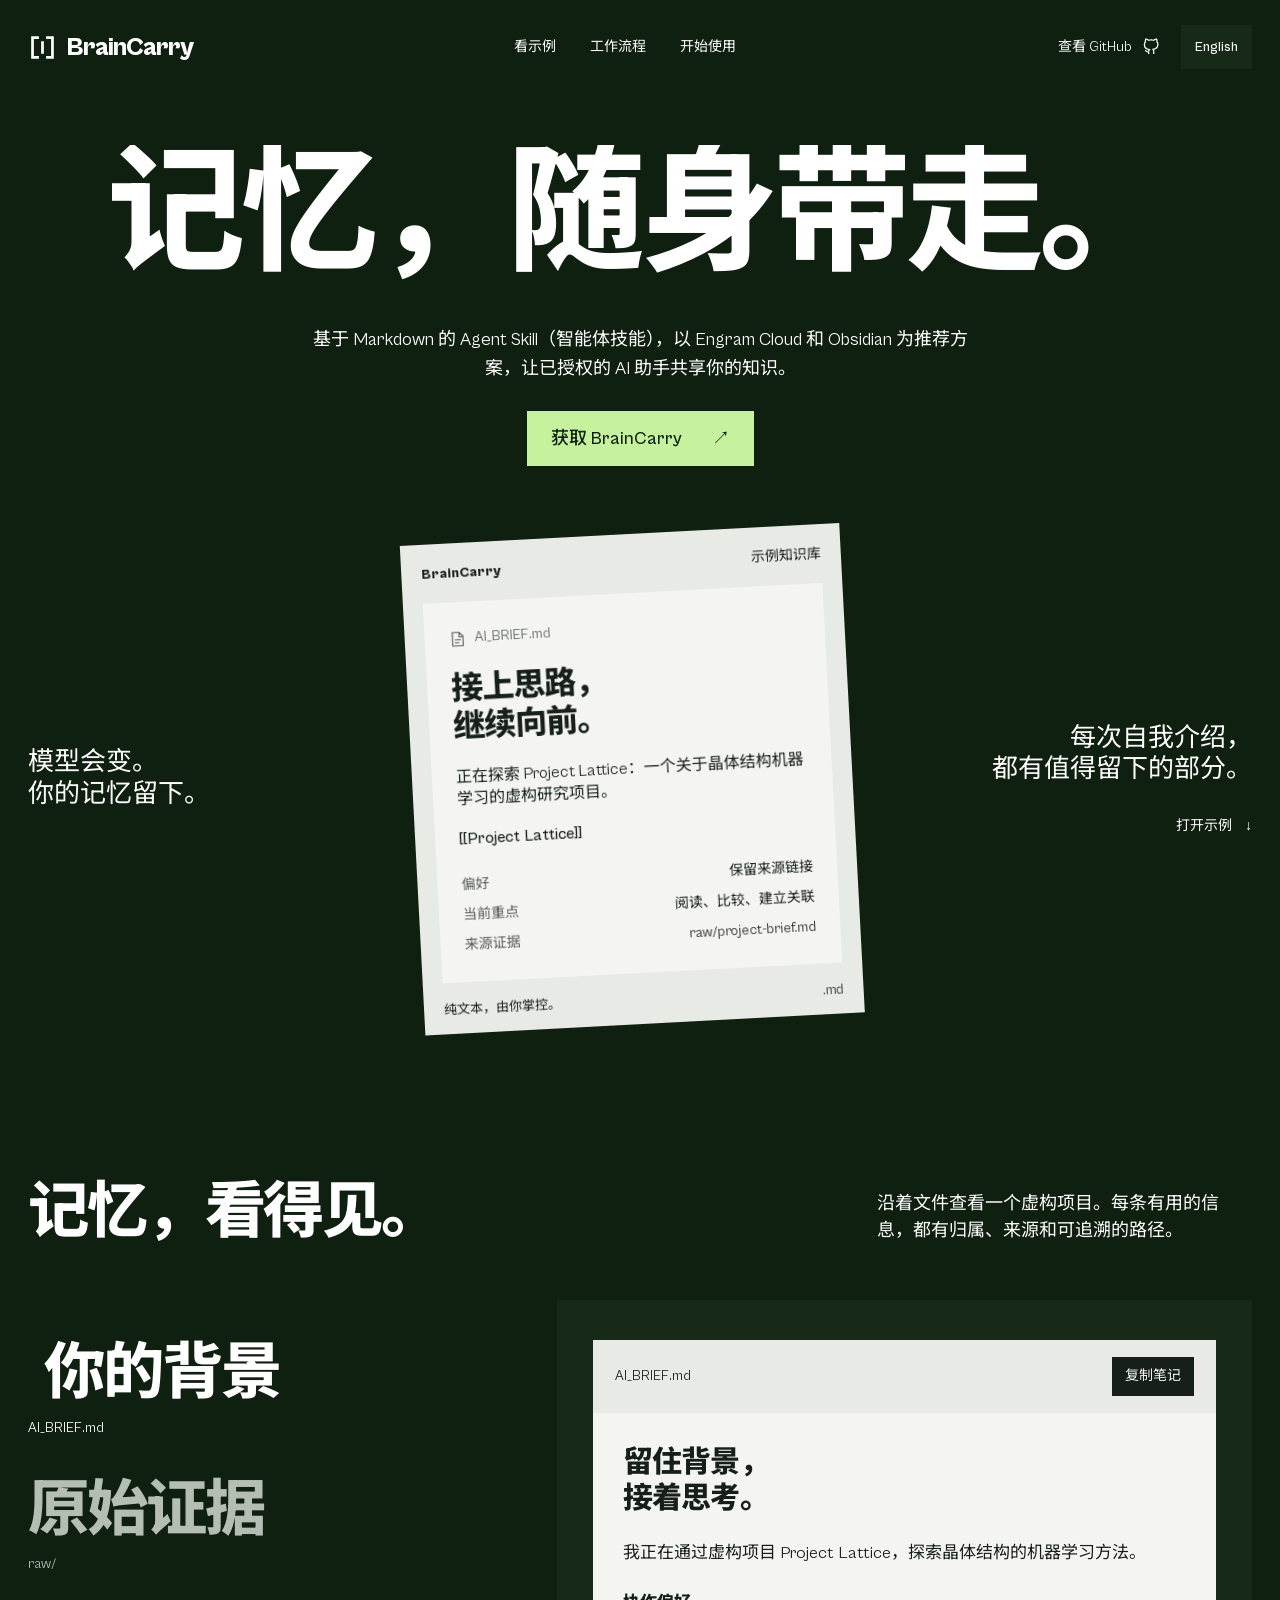
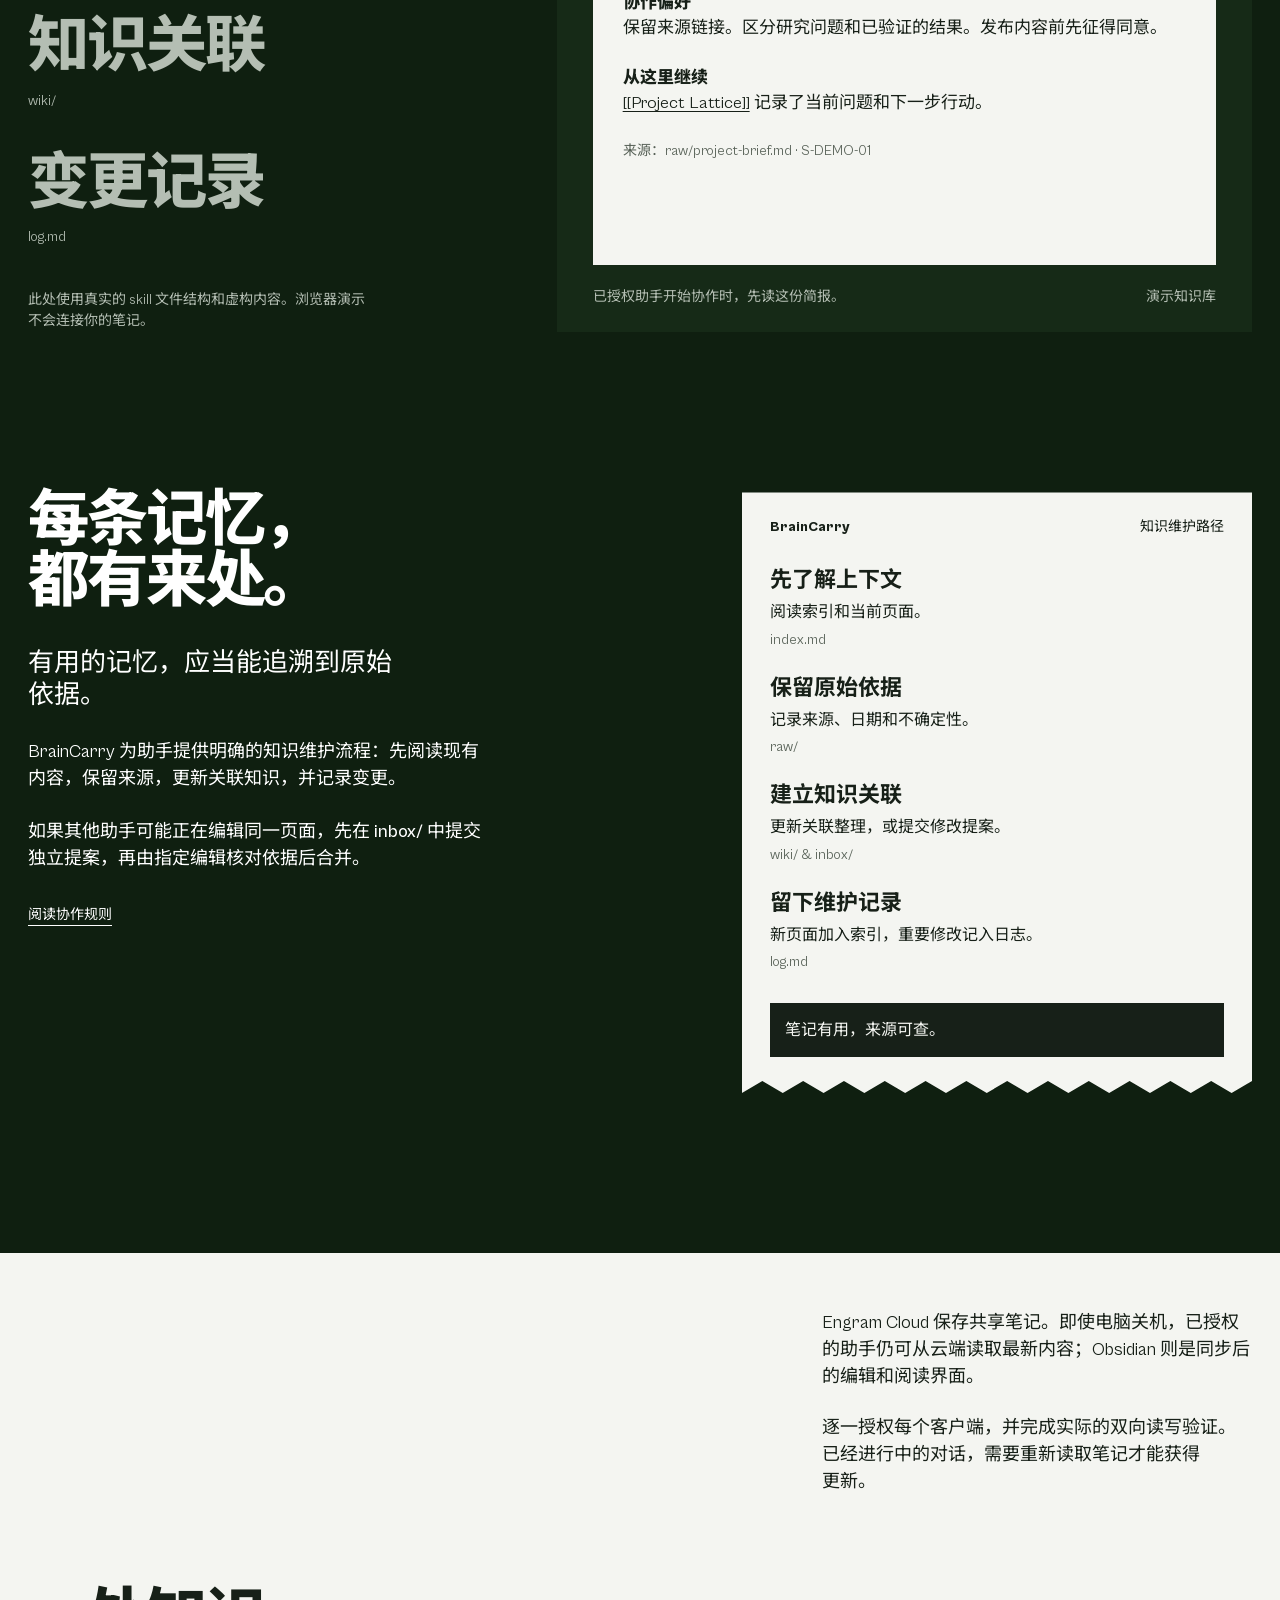
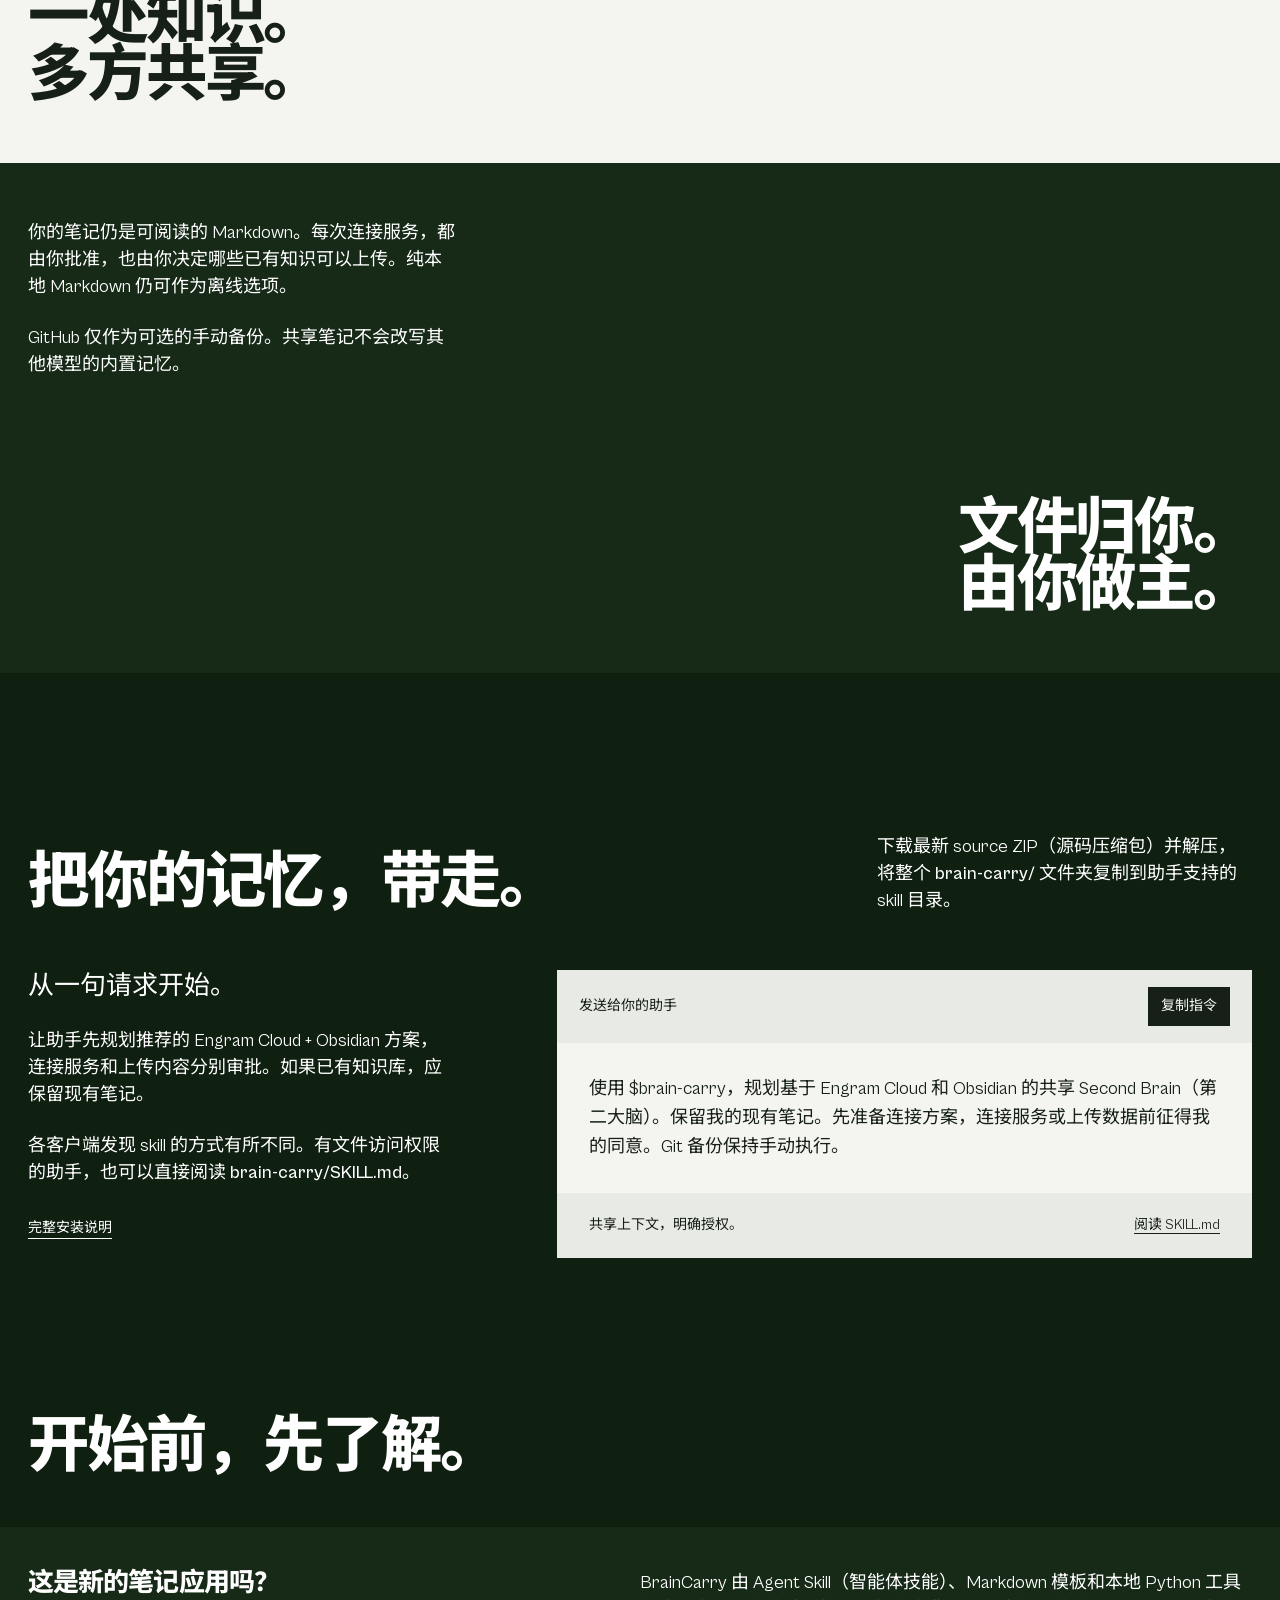
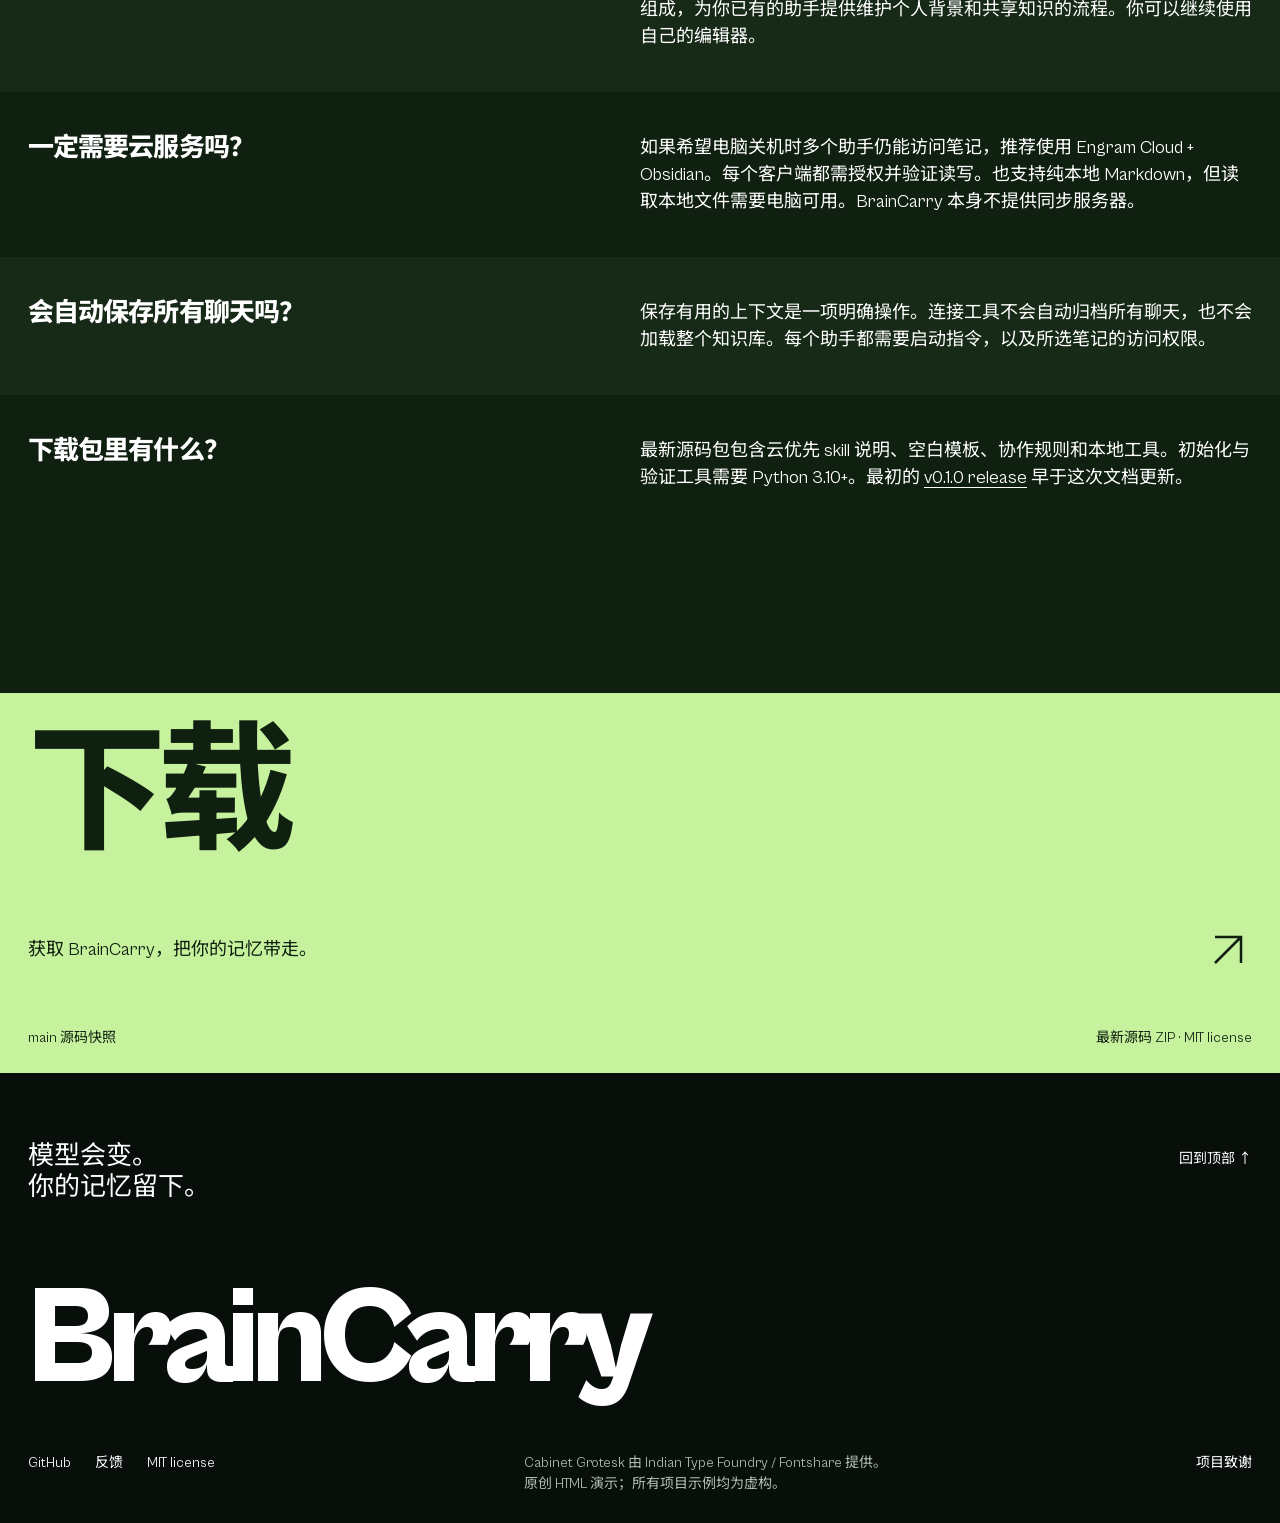
==== zh.html @ cecfc766 "Add English/Chinese website switch with static translations and saved language preference" ====
<!doctype html>
<html lang="zh-CN">
<head>
  <meta charset="utf-8">
  <meta name="viewport" content="width=device-width, initial-scale=1">
  <meta name="theme-color" content="#0f1f10">
  <title>BrainCarry — 模型会变，你的记忆留下。</title>
  <meta name="description" content="基于 Markdown 的 cloud-first（云优先）Agent Skill（智能体技能）。用 Engram Cloud 共享知识，用 Obsidian 编辑，按需手动备份到 Git。">
  <meta property="og:title" content="BrainCarry — 记忆，随身带走。">
  <meta property="og:description" content="模型会变，你的记忆留下。为多个已授权 AI 助手共享 Markdown 知识的云优先技能。">
  <meta property="og:image" content="https://tyyy-z.github.io/brain-carry/assets/braincarry-banner.png">
  <meta property="og:url" content="https://tyyy-z.github.io/brain-carry/zh.html">
  <meta name="twitter:card" content="summary_large_image">
  <link rel="canonical" href="https://tyyy-z.github.io/brain-carry/zh.html">
  <link rel="alternate" hreflang="en" href="https://tyyy-z.github.io/brain-carry/">
  <link rel="alternate" hreflang="zh-CN" href="https://tyyy-z.github.io/brain-carry/zh.html">
  <link rel="alternate" hreflang="x-default" href="https://tyyy-z.github.io/brain-carry/">
  <meta property="og:type" content="website">
  <link rel="icon" href="assets/favicon.svg" type="image/svg+xml">
  <link rel="preload" href="assets/fonts/cabinet-grotesk-800.woff2" as="font" type="font/woff2" crossorigin>
  <link rel="preload" href="assets/fonts/noto-sans-sc-subset.woff2" as="font" type="font/woff2" crossorigin>
  <link rel="stylesheet" href="styles.css">
  <script src="language.js"></script>
  <script src="site.config.js" defer></script>
  <script src="i18n.js" defer></script>
  <script src="script.js" defer></script>
</head>
<body>
  <a class="skip-link" href="#main">跳到正文</a>
  <header class="site-header frame">
    <a class="wordmark" href="#" aria-label="BrainCarry 首页"><svg viewBox="0 0 32 32" width="29" height="29" aria-hidden="true"><path d="M12 5H5v22h7M20 5h7v22h-7M16 9v14" fill="none" stroke="currentColor" stroke-width="3"/></svg>BrainCarry</a>
    <nav aria-label="主导航"><a href="#demo">看示例</a><a href="#workflow">工作流程</a><a href="#setup">开始使用</a></nav>
    <div class="header-actions"><a class="header-link" href="https://github.com/tyyy-z/brain-carry" data-link="repository" aria-label="在 GitHub 查看"><span class="github-label">查看 GitHub</span><span class="github-short" aria-hidden="true">GitHub</span><svg width="19" height="19" viewBox="0 0 24 24" fill="none" stroke="currentColor" stroke-width="1.7" aria-hidden="true"><path d="M9 18c-4 1-4-2-6-2m12 5v-3.9a3.4 3.4 0 0 0-1-2.6c3.3-.4 6.8-1.6 6.8-7A5.5 5.5 0 0 0 19.3 4 5.1 5.1 0 0 0 19.1.5S17.8.1 15 2a13.4 13.4 0 0 0-7 0C5.2.1 3.9.5 3.9.5A5.1 5.1 0 0 0 3.7 4a5.5 5.5 0 0 0-1.5 3.8c0 5.4 3.5 6.6 6.8 7a3.4 3.4 0 0 0-1 2.5V21" transform="translate(1 1) scale(.92)"/></svg></a><a class="language-switch" id="language-switch" href="index.html?lang=en" lang="en" hreflang="en" aria-label="Switch to English">English</a></div>
  </header>
  <main id="main">
    <section class="hero frame" aria-labelledby="hero-title">
      <h1 id="hero-title"><span class="line"><span>记忆，<br class="mobile-break">随身带走。</span></span></h1>
      <p class="hero-description">基于 Markdown 的 Agent Skill（智能体技能），以 Engram Cloud 和 Obsidian 为推荐方案，让已授权的 AI 助手共享你的知识。</p>
      <a class="button hero-action" href="#setup">获取 BrainCarry <span aria-hidden="true">↗</span></a>
      <div class="hero-exhibit">
        <p class="hero-aside reveal">模型会变。<br>你的记忆留下。</p>
        <div class="vault-cover" data-ui aria-label="BrainCarry Markdown 知识库的虚构示例">
          <div class="vault-top"><span class="mini-brand">BrainCarry</span><span>示例知识库</span></div>
          <div class="vault-document">
            <div class="file-label"><svg viewBox="0 0 24 24" width="18" height="18" fill="none" stroke="currentColor" stroke-width="1.5" aria-hidden="true"><path d="M5 3h9l5 5v13H5zM14 3v6h5M8 13h8M8 17h6"/></svg>AI_BRIEF.md</div>
            <p class="document-title">接上思路，<br>继续向前。</p>
            <p>正在探索 Project Lattice：一个关于晶体结构机器学习的虚构研究项目。</p>
            <div class="note-link">[[Project Lattice]]</div>
            <dl><div><dt>偏好</dt><dd>保留来源链接</dd></div><div><dt>当前重点</dt><dd>阅读、比较、建立关联</dd></div><div><dt>来源证据</dt><dd>raw/project-brief.md</dd></div></dl>
          </div>
          <div class="vault-bottom"><span>纯文本，由你掌控。</span><span>.md</span></div>
        </div>
        <div class="hero-aside hero-aside-right reveal"><p>每次自我介绍，<br>都有值得留下的部分。</p><a href="#demo">打开示例 <span aria-hidden="true">↓</span></a></div>
      </div>
    </section>

    <section class="showcase frame section-space" id="demo" aria-labelledby="demo-title">
      <div class="section-intro"><h2 id="demo-title" class="reveal">记忆，看得见。</h2><p class="reveal">沿着文件查看一个虚构项目。每条有用的信息，都有归属、来源和可追溯的路径。</p></div>
      <div class="demo-layout">
        <div class="demo-selector" aria-label="知识库示例文件">
          <button class="file-choice is-active reveal" data-file="brief" aria-pressed="true" aria-controls="demo-output"><span>你的背景</span><span class="choice-path">AI_BRIEF.md</span></button>
          <button class="file-choice reveal" data-file="source" aria-pressed="false" aria-controls="demo-output"><span>原始证据</span><span class="choice-path">raw/</span></button>
          <button class="file-choice reveal" data-file="synthesis" aria-pressed="false" aria-controls="demo-output"><span>知识关联</span><span class="choice-path">wiki/</span></button>
          <button class="file-choice reveal" data-file="log" aria-pressed="false" aria-controls="demo-output"><span>变更记录</span><span class="choice-path">log.md</span></button>
          <p class="demo-disclosure">此处使用真实的 skill 文件结构和虚构内容。浏览器演示不会连接你的笔记。</p>
        </div>
        <div class="demo-stage reveal">
          <div class="document-viewer" data-ui id="demo-output" role="region" aria-label="当前示例文件" tabindex="0">
            <div class="viewer-toolbar"><span id="demo-path">AI_BRIEF.md</span><button class="copy-button" id="copy-note" type="button">复制笔记</button></div>
            <div id="demo-body" class="viewer-body"><p class="viewer-title">留住背景，<br>接着思考。</p><p>我正在通过虚构项目 Project Lattice，探索晶体结构的机器学习方法。</p><p><strong>协作偏好</strong><br>保留来源链接。区分研究问题和已验证的结果。发布内容前先征得同意。</p><p><strong>从这里继续</strong><br><a href="#demo" data-open-file="synthesis">[[Project Lattice]]</a> 记录了当前问题和下一步行动。</p><p class="viewer-source">来源：raw/project-brief.md · S-DEMO-01</p></div>
          </div>
          <div class="stage-caption"><span id="demo-caption">已授权助手开始协作时，先读这份简报。</span><span>演示知识库</span></div>
        </div>
      </div>
    </section>

    <section class="workflow frame section-space" id="workflow" aria-labelledby="workflow-title">
      <div class="workflow-copy"><h2 id="workflow-title" class="reveal">每条记忆，都有来处。</h2><p class="lead reveal">有用的记忆，应当能追溯到原始依据。</p><p class="reveal">BrainCarry 为助手提供明确的知识维护流程：先阅读现有内容，保留来源，更新关联知识，并记录变更。</p><p class="reveal">如果其他助手可能正在编辑同一页面，先在 <span class="filename">inbox/</span> 中提交独立提案，再由指定编辑核对依据后合并。</p><a class="text-link reveal" href="https://github.com/tyyy-z/brain-carry/blob/main/brain-carry/references/contributions.md" data-link="contributions">阅读协作规则</a></div>
      <div class="workflow-slip reveal" data-ui aria-label="BrainCarry 知识维护流程">
        <div class="slip-header"><span>BrainCarry</span><span>知识维护路径</span></div>
        <ol class="trail"><li><strong>先了解上下文</strong><p>阅读索引和当前页面。</p><span>index.md</span></li><li><strong>保留原始依据</strong><p>记录来源、日期和不确定性。</p><span>raw/</span></li><li><strong>建立知识关联</strong><p>更新关联整理，或提交修改提案。</p><span>wiki/ &amp; inbox/</span></li><li><strong>留下维护记录</strong><p>新页面加入索引，重要修改记入日志。</p><span>log.md</span></li></ol>
        <p class="slip-result">笔记有用，来源可查。</p>
      </div>
    </section>

    <section class="principles section-space" id="principles" aria-label="由你掌控">
      <div class="principle-field field-paper frame"><h2 class="reveal">一处知识。<br>多方共享。</h2><div class="principle-text"><p class="reveal">Engram Cloud 保存共享笔记。即使电脑关机，已授权的助手仍可从云端读取最新内容；Obsidian 则是同步后的编辑和阅读界面。</p><p class="reveal">逐一授权每个客户端，并完成实际的双向读写验证。已经进行中的对话，需要重新读取笔记才能获得更新。</p></div></div>
      <div class="principle-field field-forest frame"><div class="principle-text"><p class="reveal">你的笔记仍是可阅读的 Markdown。每次连接服务，都由你批准，也由你决定哪些已有知识可以上传。纯本地 Markdown 仍可作为离线选项。</p><p class="reveal">GitHub 仅作为可选的手动备份。共享笔记不会改写其他模型的内置记忆。</p></div><h2 class="reveal">文件归你。<br>由你做主。</h2></div>
    </section>

    <section class="setup frame section-space" id="setup" aria-labelledby="setup-title">
      <div class="section-intro"><h2 id="setup-title" class="reveal">把你的记忆，带走。</h2><p class="reveal">下载最新 source ZIP（源码压缩包）并解压，将整个 <span class="filename">brain-carry/</span> 文件夹复制到助手支持的 skill 目录。</p></div>
      <div class="setup-layout">
        <div class="setup-details"><p class="lead reveal">从一句请求开始。</p><p class="reveal">让助手先规划推荐的 Engram Cloud + Obsidian 方案，连接服务和上传内容分别审批。如果已有知识库，应保留现有笔记。</p><p class="reveal">各客户端发现 skill 的方式有所不同。有文件访问权限的助手，也可以直接阅读 <span class="filename">brain-carry/SKILL.md</span>。</p><a class="text-link reveal" href="https://github.com/tyyy-z/brain-carry#quick-start" data-link="quickstart">完整安装说明</a></div>
        <div class="prompt-sheet reveal" data-ui aria-label="BrainCarry 启动指令">
          <div class="viewer-toolbar"><span>发送给你的助手</span><button class="copy-button" id="copy-prompt" type="button">复制指令</button></div>
          <p id="starter-prompt">使用 $brain-carry，规划基于 Engram Cloud 和 Obsidian 的共享 Second Brain（第二大脑）。保留我的现有笔记。先准备连接方案，连接服务或上传数据前征得我的同意。Git 备份保持手动执行。</p>
          <div class="prompt-foot"><span>共享上下文，明确授权。</span><a href="https://github.com/tyyy-z/brain-carry/blob/main/brain-carry/SKILL.md" data-link="skill">阅读 SKILL.md</a></div>
        </div>
      </div>
    </section>

    <section class="faq section-space" id="questions" aria-labelledby="faq-title">
      <div class="faq-heading frame"><h2 id="faq-title" class="reveal">开始前，先了解。</h2></div>
      <div class="faq-band frame"><h3 class="reveal">这是新的笔记应用吗？</h3><p class="reveal">BrainCarry 由 Agent Skill（智能体技能）、Markdown 模板和本地 Python 工具组成，为你已有的助手提供维护个人背景和共享知识的流程。你可以继续使用自己的编辑器。</p></div>
      <div class="faq-band frame"><h3 class="reveal">一定需要云服务吗？</h3><p class="reveal">如果希望电脑关机时多个助手仍能访问笔记，推荐使用 Engram Cloud + Obsidian。每个客户端都需授权并验证读写。也支持纯本地 Markdown，但读取本地文件需要电脑可用。BrainCarry 本身不提供同步服务器。</p></div>
      <div class="faq-band frame"><h3 class="reveal">会自动保存所有聊天吗？</h3><p class="reveal">保存有用的上下文是一项明确操作。连接工具不会自动归档所有聊天，也不会加载整个知识库。每个助手都需要启动指令，以及所选笔记的访问权限。</p></div>
      <div class="faq-band frame"><h3 class="reveal">下载包里有什么？</h3><p class="reveal">最新源码包包含云优先 skill 说明、空白模板、协作规则和本地工具。初始化与验证工具需要 Python 3.10+。最初的 <a class="inline-link" href="https://github.com/tyyy-z/brain-carry/releases/tag/v0.1.0">v0.1.0 release</a> 早于这次文档更新。</p></div>
    </section>

    <section class="download-section section-space" aria-labelledby="download-title"><a class="download-band frame" href="https://github.com/tyyy-z/brain-carry/archive/refs/heads/main.zip" data-link="download"><h2 id="download-title" class="reveal">下载</h2><div class="download-top"><p>获取 BrainCarry，把你的记忆带走。</p><svg viewBox="0 0 48 48" width="48" height="48" fill="none" stroke="currentColor" stroke-width="2.5" aria-hidden="true"><path d="M11 37 37 11M11 11h26v26"/></svg></div><div class="download-meta"><span data-version>main 源码快照</span><span>最新源码 ZIP · MIT license</span></div></a></section>
  </main>
  <footer class="site-footer frame"><div class="footer-top"><p>模型会变。<br>你的记忆留下。</p><a href="#">回到顶部 ↑</a></div><p class="footer-wordmark reveal">BrainCarry</p><div class="footer-bottom"><div><a href="https://github.com/tyyy-z/brain-carry" data-link="repository">GitHub</a><a href="https://github.com/tyyy-z/brain-carry/issues" data-link="issues">反馈</a><a href="https://github.com/tyyy-z/brain-carry/blob/main/LICENSE" data-link="license">MIT license</a></div><p>Cabinet Grotesk 由 Indian Type Foundry / Fontshare 提供。<br>原创 HTML 演示；所有项目示例均为虚构。</p><a href="https://github.com/tyyy-z/brain-carry#credits" data-link="credits">项目致谢</a></div></footer>
  <div class="toast" id="toast" role="status" aria-live="polite"></div>
</body>
</html>
---- styles.css ----
@font-face {
  font-family:'Noto Sans SC';
  src:url('assets/fonts/noto-sans-sc-subset.woff2') format('woff2');
  font-weight:400 800;
  font-style:normal;
  font-display:swap;
}
@font-face {
  font-family:'Cabinet Grotesk';
  src:url('assets/fonts/cabinet-grotesk-400.woff2') format('woff2');
  font-weight:400;
  font-style:normal;
  font-display:swap
}
@font-face {
  font-family:'Cabinet Grotesk';
  src:url('assets/fonts/cabinet-grotesk-500.woff2') format('woff2');
  font-weight:500;
  font-style:normal;
  font-display:swap
}
@font-face {
  font-family:'Cabinet Grotesk';
  src:url('assets/fonts/cabinet-grotesk-800.woff2') format('woff2');
  font-weight:800;
  font-style:normal;
  font-display:swap
}
:root {
  --bg:#0f1f10;
  --surface:#162a17;
  --ink:#fff;
  --muted:#b4beb3;
  --accent:#c6f19d;
  --accent-ink:#0f1f10;
  --paper:#f4f5f1;
  --paper-ink:#172018;
  --paper-muted:#566056;
  --paper-raised:#e8ebe5;
  --field-black:#080e09;
  --gutter:28px;
  --body:18px;
  --small:14px;
  --lead:26px;
  --head:clamp(42px,4.8vw,72px);
  --display:clamp(70px,13.5vw,200px);
  --ease:cubic-bezier(.16,1,.3,1);
  --time:800ms
}
* {
  box-sizing:border-box
}
html {
  scroll-behavior:smooth;
  scroll-padding-top:32px
}
body {
  margin:0;
  background:var(--bg);
  color:var(--ink);
  font:400 var(--body)/1.5 'Cabinet Grotesk',Arial,sans-serif;
  -webkit-font-smoothing:antialiased
}
h1,h2,h3,p,figure,dl,dd {
  margin:0
}
h1,h2,h3 {
  font-weight:800;
  letter-spacing:-.035em;
  text-wrap:balance
}
h2 {
  font-size:var(--head);
  line-height:.98
}
h3 {
  font-size:var(--lead);
  line-height:1.12
}
p {
  text-wrap:pretty
}
a {
  color:inherit;
  text-decoration:none
}
button {
  font:inherit;
  color:inherit;
  cursor:pointer
}
button,a {
  -webkit-tap-highlight-color:transparent
}
button {
  border:0
}
a:focus-visible,button:focus-visible,[tabindex]:focus-visible {
  outline:3px solid var(--accent);
  outline-offset:6px
}
.field-paper :focus-visible,[data-ui] :focus-visible {
  outline-color:var(--paper-ink)
}
::selection {
  background:var(--accent);
  color:var(--accent-ink)
}
svg {
  flex-shrink:0;
  max-width:100%
}
.frame {
  padding-inline:var(--gutter)
}
.section-space {
  margin-top:160px
}
.lead {
  font-size:var(--lead);
  line-height:1.25
}
.filename {
  font-weight:500;
  overflow-wrap:anywhere
}
.text-link {
  display:inline-block;
  text-decoration:underline;
  text-decoration-thickness:1px;
  text-underline-offset:6px;
  padding-block:8px
}
.text-link:hover {
  transform:translateY(-2px)
}
.inline-link {
  text-decoration:underline;
  text-underline-offset:4px;
}
.skip-link {
  position:fixed;
  top:10px;
  left:16px;
  transform:translateY(-150%);
  padding:12px 20px;
  background:var(--accent);
  color:var(--accent-ink);
  z-index:10
}
.skip-link:focus {
  transform:none
}
.site-header {
  height:94px;
  display:flex;
  align-items:center;
  justify-content:space-between;
  gap:24px
}
.wordmark {
  display:flex;
  gap:10px;
  align-items:center;
  font-size:var(--lead);
  font-weight:800;
  letter-spacing:-.04em
}
.site-header nav {
  display:flex;
  gap:34px
}
.site-header nav a,.header-link {
  font-size:16px;
  min-height:44px;
  display:inline-flex;
  align-items:center
}
.site-header nav a:hover,.header-link:hover {
  transform:translateY(-2px)
}
.header-link {
  gap:10px
}
.header-actions {
  display:flex;
  align-items:center;
  gap:20px;
  flex-shrink:0;
}
.github-short {
  display:none;
}
.language-switch {
  display:inline-flex;
  align-items:center;
  justify-content:center;
  min-height:44px;
  padding:10px 14px;
  background:var(--surface);
  color:var(--ink);
  font-size:var(--small);
  font-weight:500;
  white-space:nowrap;
  transition:transform 180ms var(--ease);
}
.language-switch:hover {
  transform:translateY(-2px);
}
.language-switch:active {
  transform:scale(.97);
}
.mobile-break {
  display:none;
}
:lang(zh-CN) {
  font-family:'Cabinet Grotesk','Noto Sans SC','PingFang SC','Microsoft YaHei',sans-serif;
}
html:lang(zh-CN) {
  --display:clamp(70px,10.8vw,180px);
}
html:lang(zh-CN) .hero h1 {
  font-size:var(--display);
  letter-spacing:-.035em;
}
html:lang(zh-CN) .hero-description {
  max-width:680px;
  line-height:1.6;
}
html:lang(zh-CN) .document-title,
html:lang(zh-CN) .viewer-title {
  line-height:1.2;
}
html:lang(zh-CN) .prompt-sheet>p {
  font-size:var(--body);
  line-height:1.6;
}
.hero {
  padding-top:51px
}
.hero h1 {
  font-size:var(--display);
  line-height:.96;
  letter-spacing:-.055em;
  text-align:center;
  white-space:nowrap
}
.line {
  display:block;
  overflow:hidden;
  padding-block:.06em
}
.line>span {
  display:block;
  animation:headline-rise 950ms var(--ease) both
}
.hero-description {
  font-size:22px;
  line-height:1.4;
  max-width:610px;
  text-align:center;
  margin:32px auto 0
}
.button {
  display:flex;
  align-items:center;
  justify-content:space-between;
  gap:30px;
  width:max-content;
  min-height:54px;
  padding:14px 24px;
  background:var(--accent);
  color:var(--accent-ink);
  font-weight:500;
  transition:transform 180ms var(--ease)
}
.button:hover {
  transform:translateY(-3px)
}
.button:active {
  transform:translateY(0) scale(.98)
}
.hero-action {
  margin:27px auto 0;
  animation:enter 800ms 140ms var(--ease) both
}
.hero-exhibit {
  display:grid;
  grid-template-columns:1fr minmax(350px,440px) 1fr;
  gap:40px;
  align-items:center;
  margin-top:68px
}
.hero-aside {
  font-size:var(--lead);
  line-height:1.22;
  max-width:260px
}
.hero-aside-right {
  justify-self:end;
  text-align:right
}
.hero-aside-right a {
  display:block;
  font-size:var(--body);
  margin-top:32px
}
.hero-aside-right a span {
  display:inline-block;
  margin-left:10px;
  transition:transform 180ms
}
.hero-aside-right a:hover span {
  transform:translateY(5px)
}
.vault-cover {
  background:var(--paper-raised);
  color:var(--paper-ink);
  padding:20px 20px 14px;
  transform:rotate(-3deg);
  transform-origin:50% 80%;
  animation:cover-arrive 1200ms var(--ease) both
}
.vault-top,.vault-bottom {
  display:flex;
  justify-content:space-between;
  gap:16px;
  font-size:var(--small)
}
.mini-brand {
  font-weight:800
}
.vault-document {
  margin:18px 0;
  background:var(--paper);
  padding:26px 24px
}
.file-label {
  display:flex;
  align-items:center;
  gap:8px;
  font-size:var(--small);
  color:var(--paper-muted)
}
.document-title {
  font-size:32px;
  font-weight:800;
  line-height:1.06;
  letter-spacing:-.035em;
  margin:22px 0 18px
}
.vault-document>p:not(.document-title) {
  font-size:16px;
  line-height:1.4
}
.note-link {
  font-size:16px;
  margin-top:16px;
  font-weight:500
}
.vault-document dl {
  margin-top:24px;
  font-size:14px
}
.vault-document dl>div {
  display:flex;
  justify-content:space-between;
  gap:8px;
  margin-top:9px
}
.vault-document dt {
  color:var(--paper-muted)
}
.vault-document dd {
  text-align:right
}
.vault-bottom {
  font-size:13px
}
.section-intro {
  display:flex;
  justify-content:space-between;
  align-items:flex-end;
  gap:48px;
  margin-bottom:56px
}
.section-intro h2 {
  max-width:760px
}
.section-intro>p {
  max-width:375px
}
.demo-layout {
  display:grid;
  grid-template-columns:5fr 7fr;
  gap:32px
}
.demo-selector {
  padding-top:28px
}
.file-choice {
  display:flex;
  flex-direction:column;
  align-items:flex-start;
  background:transparent;
  padding:14px 0;
  margin:0 0 12px;
  width:100%;
  text-align:left;
  color:var(--muted)
}
.file-choice>span:first-child {
  font-size:clamp(30px,3.5vw,50px);
  font-weight:800;
  letter-spacing:-.035em;
  line-height:1.1
}
.choice-path {
  font-size:16px;
  margin-top:8px
}
.file-choice.is-active,.file-choice:hover {
  color:var(--ink)
}
.file-choice.is-active>span:first-child {
  transform:translateX(16px)
}
.file-choice>span {
  transition:transform 240ms var(--ease)
}
.demo-disclosure {
  font-size:var(--small);
  color:var(--muted);
  max-width:340px;
  margin-top:28px
}
.demo-stage {
  background:var(--surface);
  padding:40px 36px 20px;
  min-width:0
}
.document-viewer {
  background:var(--paper);
  color:var(--paper-ink);
  min-height:525px
}
.viewer-toolbar {
  display:flex;
  align-items:center;
  justify-content:space-between;
  gap:12px;
  padding:17px 22px;
  background:var(--paper-raised);
  font-size:14px
}
.viewer-toolbar>span {
  overflow-wrap:anywhere
}
.copy-button {
  background:var(--paper-ink);
  color:var(--paper);
  padding:9px 13px;
  min-height:38px;
  font-size:14px;
  white-space:nowrap;
  transition:transform 180ms
}
.copy-button:hover {
  transform:translateY(-2px)
}
.copy-button:active {
  transform:scale(.96)
}
.viewer-body {
  padding:32px 30px 30px;
  font-size:17px
}
.viewer-body p+p {
  margin-top:24px
}
.viewer-title {
  font-size:30px;
  line-height:1.08;
  font-weight:800;
  letter-spacing:-.025em
}
.viewer-body a {
  text-decoration:underline;
  text-underline-offset:3px
}
.viewer-source {
  font-size:14px;
  color:var(--paper-muted);
  overflow-wrap:anywhere
}
.viewer-body strong {
  font-weight:800
}
.viewer-body ul {
  padding-left:20px;
  margin:20px 0
}
.viewer-body li+li {
  margin-top:10px
}
.stage-caption {
  display:flex;
  justify-content:space-between;
  gap:24px;
  font-size:14px;
  margin-top:22px;
  color:var(--muted)
}
.stage-caption>span:last-child {
  white-space:nowrap
}
.workflow {
  display:grid;
  grid-template-columns:5fr 5fr;
  justify-content:space-between;
  column-gap:16.66%;
  align-items:start
}
.workflow-copy>p {
  max-width:455px;
  margin-top:26px
}
.workflow-copy>.lead {
  margin-top:34px;
  max-width:430px
}
.workflow-copy>a {
  margin-top:25px
}
.workflow-slip {
  background:var(--paper);
  color:var(--paper-ink);
  padding:25px 28px 36px;
  clip-path:polygon(0 0,100% 0,100% 98%,96% 100%,92% 98%,88% 100%,84% 98%,80% 100%,76% 98%,72% 100%,68% 98%,64% 100%,60% 98%,56% 100%,52% 98%,48% 100%,44% 98%,40% 100%,36% 98%,32% 100%,28% 98%,24% 100%,20% 98%,16% 100%,12% 98%,8% 100%,4% 98%,0 100%)
}
.slip-header {
  display:flex;
  justify-content:space-between;
  gap:20px;
  font-size:14px
}
.slip-header>span:first-child {
  font-weight:800
}
.trail {
  list-style:none;
  padding:0;
  margin:30px 0
}
.trail li+li {
  margin-top:25px
}
.trail strong {
  font-size:22px;
  line-height:1.2
}
.trail p {
  font-size:16px;
  line-height:1.4;
  margin-top:6px
}
.trail li>span {
  display:block;
  font-size:14px;
  color:var(--paper-muted);
  margin-top:6px
}
.slip-result {
  background:var(--paper-ink);
  color:var(--paper);
  padding:15px;
  font-size:16px
}
.principle-field {
  min-height:510px;
  padding-top:56px;
  padding-bottom:56px;
  display:grid;
  grid-template-columns:1fr 1fr;
  gap:10%;
  align-items:start
}
.principle-field h2 {
  font-size:clamp(48px,7.8vw,112px);
  align-self:end;
  line-height:.94
}
.principle-text {
  max-width:430px;
  justify-self:end
}
.principle-text p+p {
  margin-top:24px
}
.field-paper {
  background:var(--paper);
  color:var(--paper-ink)
}
.field-forest {
  background:var(--surface)
}
.field-forest .principle-text {
  justify-self:start
}
.field-forest h2 {
  text-align:right
}
.setup-layout {
  display:grid;
  grid-template-columns:5fr 7fr;
  gap:32px
}
.setup-details>p {
  max-width:420px
}
.setup-details>p+p {
  margin-top:24px
}
.setup-details>a {
  margin-top:24px
}
.prompt-sheet {
  background:var(--paper);
  color:var(--paper-ink);
  align-self:start
}
.prompt-sheet>p {
  font-size:var(--lead);
  line-height:1.4;
  padding:32px
}
.prompt-foot {
  display:flex;
  justify-content:space-between;
  gap:24px;
  font-size:14px;
  padding:22px 32px;
  background:var(--paper-raised)
}
.prompt-foot a {
  text-decoration:underline;
  text-underline-offset:4px;
  white-space:nowrap
}
.faq-heading {
  padding-bottom:48px
}
.faq-band {
  display:grid;
  grid-template-columns:5fr 6fr;
  gap:8.33%;
  padding-top:42px;
  padding-bottom:42px;
  align-items:start;
  background:var(--surface)
}
.faq-band:nth-of-type(odd) {
  background:var(--bg)
}
.faq-band>p {
  max-width:630px
}
.download-band {
  background:var(--accent);
  color:var(--accent-ink);
  display:flex;
  flex-direction:column;
  min-height:450px;
  padding-top:32px;
  padding-bottom:24px;
  transition:transform 240ms var(--ease)
}
.download-top,.download-meta {
  display:flex;
  justify-content:space-between;
  gap:24px
}
.download-band h2 {
  font-size:clamp(70px,18.1vw,270px);
  letter-spacing:-.06em;
  line-height:1.05;
  margin-top:auto;
  padding-top:52px
}
.download-meta {
  font-size:16px;
  margin-top:22px
}
.download-band:hover .download-top svg {
  transform:translate(5px,-5px)
}
.download-top svg {
  transition:transform 240ms var(--ease)
}
.download-band:active {
  transform:scale(.995)
}
.download-band:focus-visible {
  outline-color:var(--paper);
  outline-offset:-8px
}
.site-footer {
  padding-top:68px;
  padding-bottom:28px;
  background:var(--field-black)
}
.footer-top {
  display:flex;
  justify-content:space-between;
  align-items:start;
  gap:24px
}
.footer-top p {
  font-size:var(--lead);
  line-height:1.2
}
.footer-top>a {
  font-size:16px;
  padding:8px 0
}
.footer-wordmark {
  font-size:clamp(62px,18.8vw,278px);
  font-weight:800;
  line-height:1.05;
  letter-spacing:-.065em;
  margin-top:65px
}
.footer-bottom {
  display:flex;
  justify-content:space-between;
  gap:32px;
  font-size:14px;
  margin-top:40px;
  align-items:start
}
.footer-bottom>div {
  display:flex;
  gap:24px
}
.footer-bottom>p {
  color:var(--muted);
  max-width:450px
}
.footer-bottom a {
  display:inline-block;
  min-height:40px
}
.footer-bottom a:hover {
  text-decoration:underline;
  text-underline-offset:4px
}
.toast {
  position:fixed;
  bottom:24px;
  left:50%;
  transform:translate(-50%,20px);
  background:var(--paper);
  color:var(--paper-ink);
  padding:14px 24px;
  font-size:16px;
  opacity:0;
  pointer-events:none;
  z-index:20;
  transition:transform 240ms var(--ease),opacity 240ms;
  max-width:calc(100% - 32px);
  width:max-content
}
.toast.is-visible {
  opacity:1;
  transform:translate(-50%,0)
}
.reveal.is-entering {
  animation:enter var(--time) var(--ease) both
}
.document-viewer.is-swapping .viewer-body {
  animation:note-enter 300ms var(--ease) both
}
@keyframes headline-rise {
  from {
    transform:translateY(110%)
  }
  to {
    transform:translateY(0)
  }
}
@keyframes enter {
  from {
    opacity:.15;
    transform:translateY(26px)
  }
  to {
    opacity:1;
    transform:translateY(0)
  }
}
@keyframes cover-arrive {
  from {
    transform:translateY(45px) rotate(-7deg);
    opacity:.2
  }
  to {
    transform:translateY(0) rotate(-3deg);
    opacity:1
  }
}
@keyframes note-enter {
  from {
    opacity:.15;
    transform:translateY(10px)
  }
  to {
    opacity:1;
    transform:translateY(0)
  }
}
@media(min-width:1700px) {
  :root {
    --gutter:40px
  }
  .hero-exhibit {
    grid-template-columns:1fr 480px 1fr
  }
  .section-space {
    margin-top:190px
  }
}
@media(max-width:1000px) {
  :root {
    --gutter:24px;
    --lead:24px;
    --display:13.2vw
  }
  .site-header nav {
    gap:20px
  }
  .hero {
    padding-top:45px
  }
  .hero h1 {
    font-size:13.2vw
  }
  .hero-description {
    font-size:20px;
    max-width:560px
  }
  .hero-exhibit {
    grid-template-columns:1fr minmax(310px,360px) 1fr;
    gap:20px
  }
  .hero-aside {
    font-size:20px
  }
  .hero-aside-right a {
    font-size:16px
  }
  .section-intro {
    align-items:start;
    gap:28px
  }
  .section-intro h2 {
    max-width:55%
  }
  .section-intro>p {
    max-width:40%
  }
  .demo-layout,.setup-layout {
    grid-template-columns:4fr 6fr;
    gap:24px
  }
  .demo-stage {
    padding:24px 20px 18px
  }
  .viewer-body {
    padding:26px 22px;
    font-size:16px
  }
  .viewer-title {
    font-size:26px
  }
  .viewer-toolbar {
    padding:14px
  }
  .stage-caption {
    flex-direction:column;
    gap:4px
  }
  .workflow {
    grid-template-columns:1fr 1fr;
    gap:40px
  }
  .workflow-slip {
    padding:22px 22px 34px
  }
  .principle-field {
    min-height:450px;
    gap:6%
  }
  .principle-field h2 {
    font-size:7.2vw
  }
  .principle-text {
    max-width:100%
  }
  .prompt-sheet>p {
    padding:26px;
    font-size:22px
  }
  .prompt-foot {
    padding:20px 26px;
    flex-direction:column;
    gap:10px
  }
  .footer-bottom {
    flex-wrap:wrap
  }
  .footer-bottom>p {
    order:3;
    flex-basis:100%;
    max-width:none
  }
  .section-space {
    margin-top:128px
  }
}
@media(max-width:640px) {
  :root {
    --gutter:20px;
    --body:18px;
    --lead:23px;
    --head:42px;
    --display:15.9vw
  }
  .site-header {
    height:80px;
    gap:12px
  }
  .wordmark {
    font-size:24px;
    gap:7px
  }
  .wordmark svg {
    width:25px;
    height:25px
  }
  .site-header nav {
    display:none
  }
  .header-link {
    font-size:14px;
    gap:6px
  }
  .header-link svg {
    width:17px
  }
  .hero {
    padding-top:35px
  }
  .hero h1 {
    font-size:15.9vw;
    white-space:normal;
    text-align:left;
    line-height:.94
  }
  .hero h1 .line>span {
    max-width:7ch
  }
  .hero-description {
    text-align:left;
    font-size:18px;
    margin:30px 0 0;
    max-width:340px
  }
  .hero-action {
    margin:24px 0 0;
    min-height:52px
  }
  .hero-exhibit {
    grid-template-columns:1fr;
    gap:0;
    margin-top:49px
  }
  .vault-cover {
    width:calc(100% - 12px);
    max-width:410px;
    justify-self:center;
    padding:17px 16px 13px
  }
  .vault-document {
    padding:23px 20px;
    margin:15px 0
  }
  .document-title {
    font-size:30px
  }
  .vault-document dl>div {
    gap:8px
  }
  .hero-aside {
    font-size:var(--body);
    max-width:none
  }
  .hero-aside:first-child {
    order:2;
    padding-top:32px
  }
  .hero-aside-right {
    order:3;
    text-align:left;
    justify-self:start;
    margin-top:12px
  }
  .hero-aside-right>p {
    display:none
  }
  .hero-aside-right a {
    margin-top:0;
    min-height:44px;
    padding-top:10px
  }
  .section-space {
    margin-top:96px
  }
  .section-intro {
    display:block;
    margin-bottom:36px
  }
  .section-intro h2 {
    max-width:100%;
    font-size:42px
  }
  .section-intro>p {
    max-width:100%;
    margin-top:24px
  }
  .demo-layout {
    display:block
  }
  .demo-selector {
    display:grid;
    grid-template-columns:1fr 1fr;
    gap:8px 18px;
    padding-top:0;
    margin-bottom:24px
  }
  .file-choice {
    padding:10px 0;
    margin:0;
    min-height:76px
  }
  .file-choice>span:first-child {
    font-size:23px
  }
  .choice-path {
    font-size:14px;
    margin-top:5px
  }
  .file-choice.is-active>span:first-child {
    transform:translateX(7px)
  }
  .demo-disclosure {
    grid-column:1/-1;
    margin-top:10px;
    font-size:14px;
    max-width:100%
  }
  .demo-stage {
    padding:20px 14px 16px;
    margin-inline:-6px
  }
  .document-viewer {
    min-height:520px
  }
  .viewer-toolbar {
    padding:14px 12px;
    font-size:13px
  }
  .copy-button {
    padding:10px 12px;
    font-size:13px;
    min-height:40px
  }
  .viewer-body {
    padding:27px 20px;
    font-size:16px
  }
  .viewer-title {
    font-size:27px
  }
  .stage-caption {
    font-size:13px;
    gap:5px
  }
  .workflow {
    display:block
  }
  .workflow-copy>p {
    max-width:none
  }
  .workflow-copy>.lead {
    margin-top:28px
  }
  .workflow-copy>a {
    margin-top:20px
  }
  .workflow-slip {
    margin-top:32px;
    padding:24px 22px 36px
  }
  .trail strong {
    font-size:22px
  }
  .principle-field {
    display:flex;
    flex-direction:column;
    min-height:470px;
    padding-top:36px;
    padding-bottom:36px;
    gap:52px;
    justify-content:space-between
  }
  .principle-field h2 {
    font-size:13vw;
    align-self:initial;
    order:2
  }
  .principle-text {
    max-width:100%;
    order:1
  }
  .field-forest h2 {
    text-align:left
  }
  .principle-text p+p {
    margin-top:20px
  }
  .setup-layout {
    display:block
  }
  .setup-details>p {
    max-width:none
  }
  .prompt-sheet {
    margin-top:32px
  }
  .prompt-sheet>p {
    padding:26px 22px;
    font-size:23px
  }
  .prompt-foot {
    padding:20px 22px
  }
  .faq-heading {
    padding-bottom:36px
  }
  .faq-heading h2 {
    font-size:42px
  }
  .faq-band {
    display:block;
    padding-top:32px;
    padding-bottom:32px
  }
  .faq-band h3 {
    font-size:24px;
    max-width:100%
  }
  .faq-band p {
    margin-top:18px
  }
  .download-band {
    min-height:290px;
    padding-top:24px
  }
  .download-top {
    gap:20px;
    align-items:start
  }
  .download-top p {
    font-size:17px;
    max-width:220px
  }
  .download-top svg {
    width:32px;
    height:32px
  }
  .download-band h2 {
    font-size:17.7vw;
    padding-top:40px
  }
  .download-meta {
    font-size:14px;
    margin-top:18px;
    gap:12px
  }
  .site-footer {
    padding-top:40px
  }
  .footer-top p {
    font-size:23px
  }
  .footer-top>a {
    font-size:14px;
    white-space:nowrap
  }
  .footer-wordmark {
    font-size:18.2vw;
    margin-top:50px
  }
  .footer-bottom {
    font-size:13px;
    margin-top:28px;
    gap:12px
  }
  .footer-bottom>div {
    gap:20px
  }
  .footer-bottom>p {
    font-size:13px;
    margin-top:6px
  }
  .toast {
    font-size:14px;
    bottom:18px;
    padding:14px 18px
  }
}
@media(prefers-reduced-motion:reduce) {
  html {
    scroll-behavior:auto
  }
  *,*::before,*::after {
    animation:none!important;
    transition:none!important
  }
  .line>span,.reveal,.hero-action {
    opacity:1;
    transform:none
  }
  .vault-cover {
    transform:none
  }
}
/* Shared type roles: display, heading, lead, body, small. */
.site-header nav a,.header-link,.hero-aside-right a,.hero-aside-right a span,.choice-path,.demo-disclosure,.stage-caption,.text-link,.download-meta,.footer-top>a,.footer-bottom,.footer-bottom>p,.toast  {
  font-size:var(--small)
}
.hero-description  {
  font-size:var(--body)
}
.wordmark,.hero-aside,.footer-top p,.faq-band h3  {
  font-size:var(--lead)
}
.file-choice>span:first-child,.principle-field h2,.section-intro h2,.faq-heading h2  {
  font-size:var(--head)
}
.download-band h2,.footer-wordmark  {
  font-size:var(--display)
}
.download-band  {
  justify-content:space-between;
  min-height:380px
}
.download-band h2  {
  margin-top:0;
  padding-top:0
}
.download-top  {
  margin-top:24px;
  align-items:center
}
.download-top p  {
  font-size:var(--body)
}
@media(max-width:1000px)  {
  .hero h1  {
    font-size:var(--display)
  }
}
@media(max-width:640px)  {
    .hero h1  {
    font-size:var(--display)
  }
    .file-choice>span:first-child  {
    font-size:var(--lead)
  }
    .hero-aside  {
    font-size:var(--body)
  }
    .demo-disclosure  {
    font-size:var(--small)
  }
    .download-band  {
    min-height:270px
  }
    .download-top  {
    align-items:start
  }
  .header-actions {
    gap:8px;
  }
  .site-header {
    gap:8px;
  }
  .github-label,.header-link svg {
    display:none;
  }
  .github-short {
    display:inline;
  }
  .language-switch {
    padding-inline:10px;
  }
  html:lang(zh-CN) .hero h1 {
    font-size:var(--display);
  }
  html:lang(zh-CN) {
    --display:15.9vw;
  }
  html:lang(zh-CN) .hero h1 .line>span {
    max-width:none;
  }
  .mobile-break {
    display:initial;
  }
}
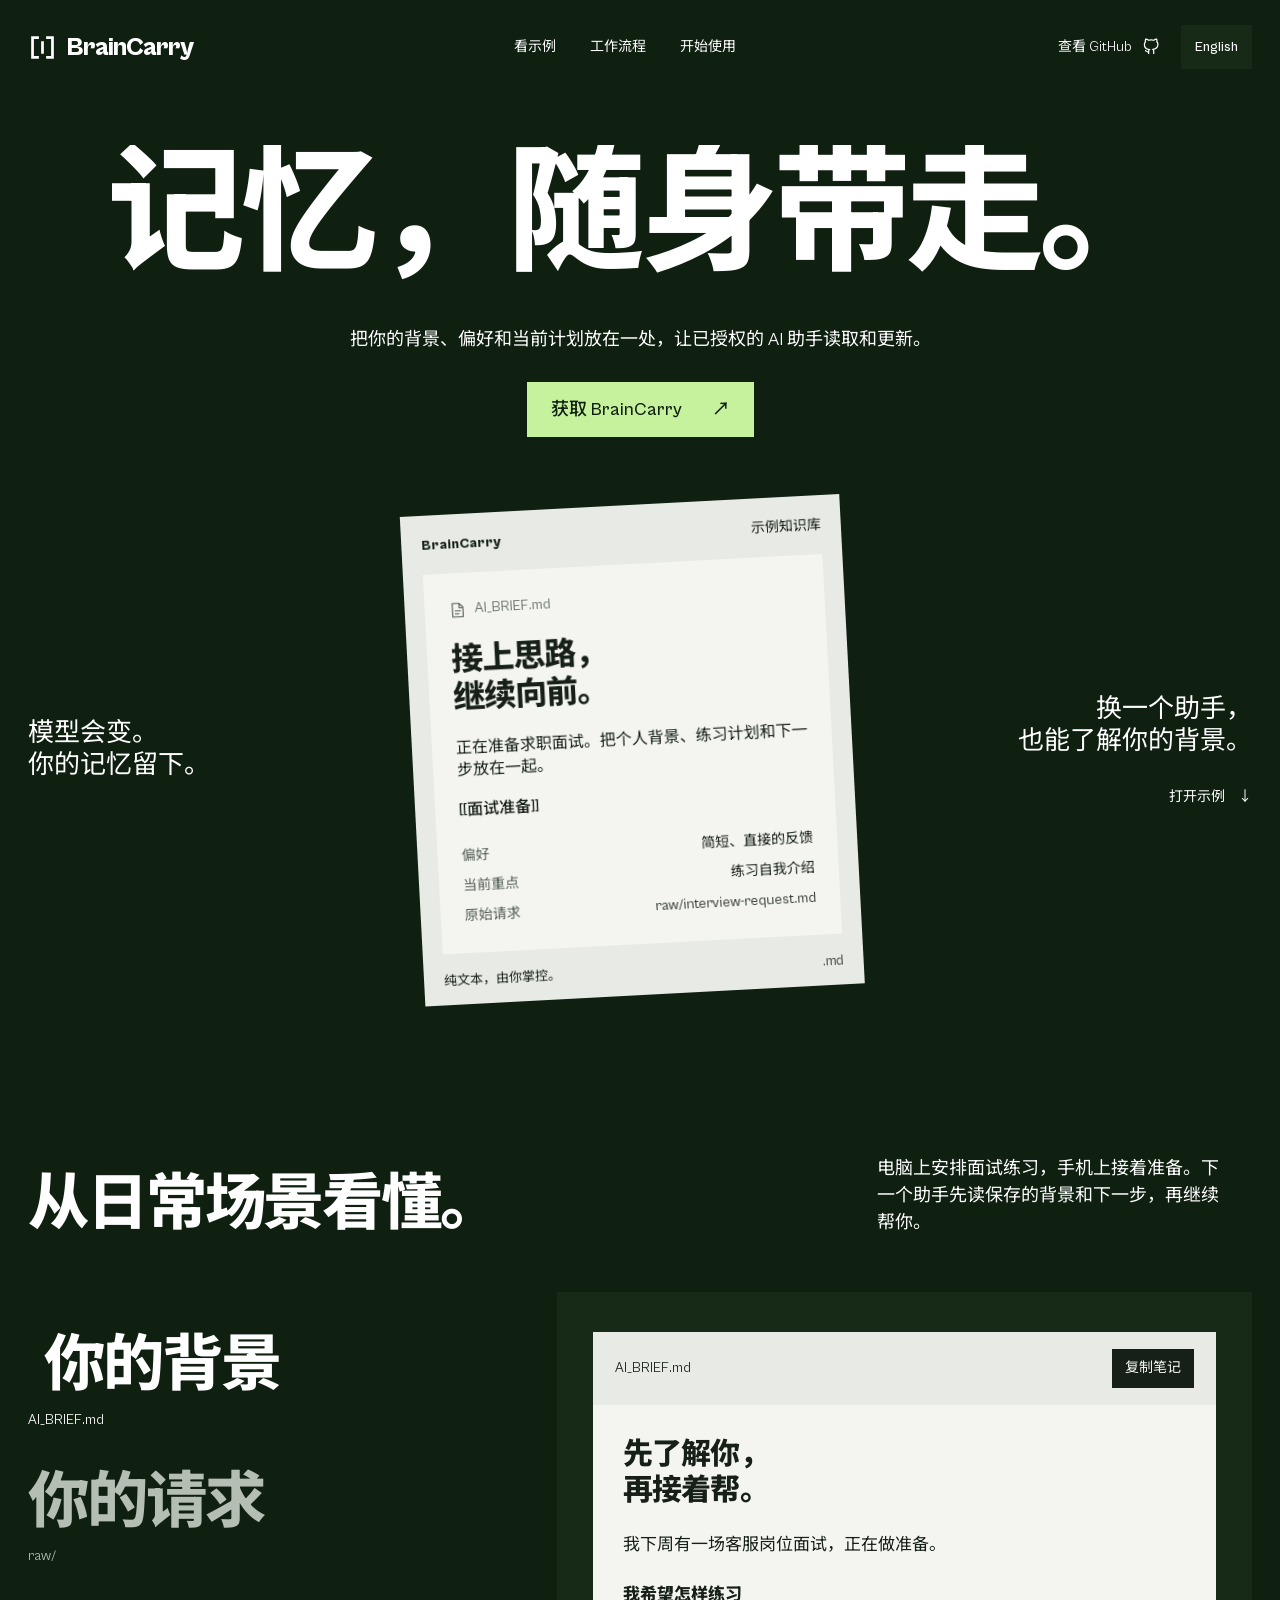
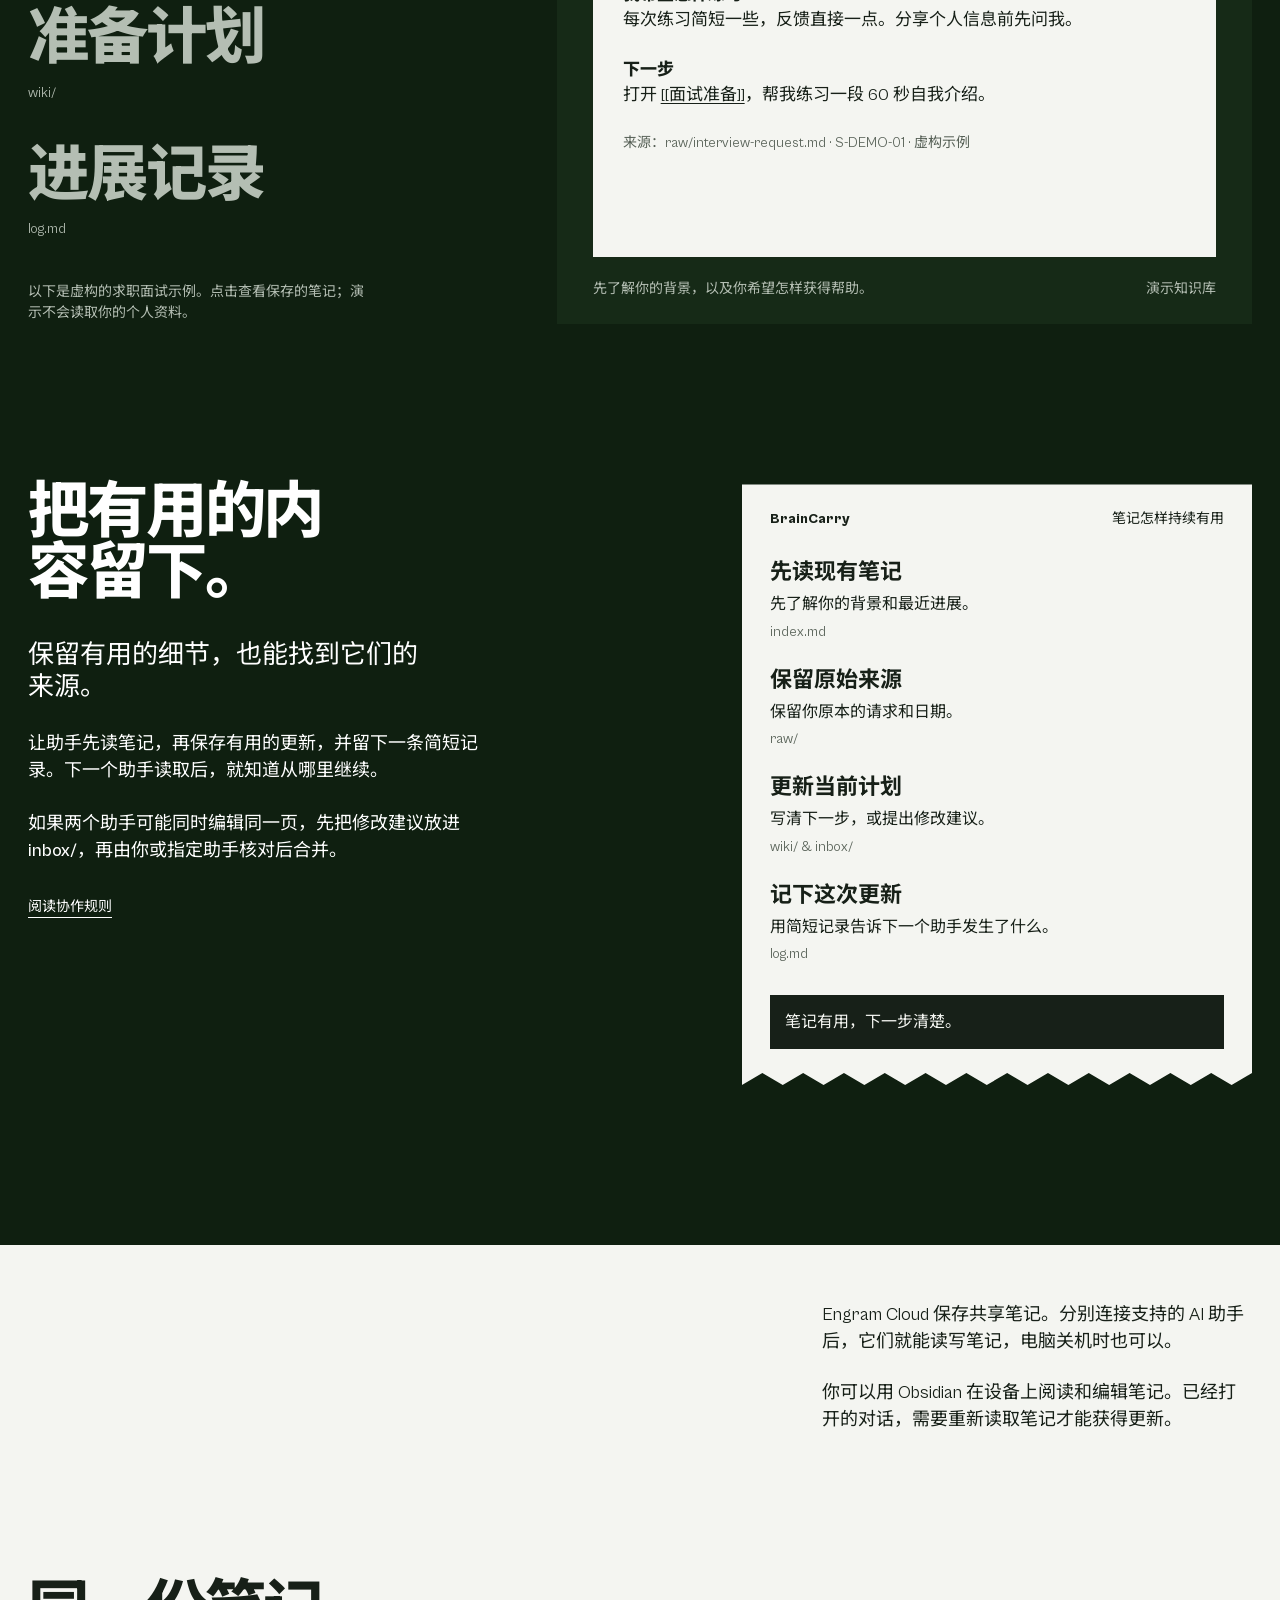
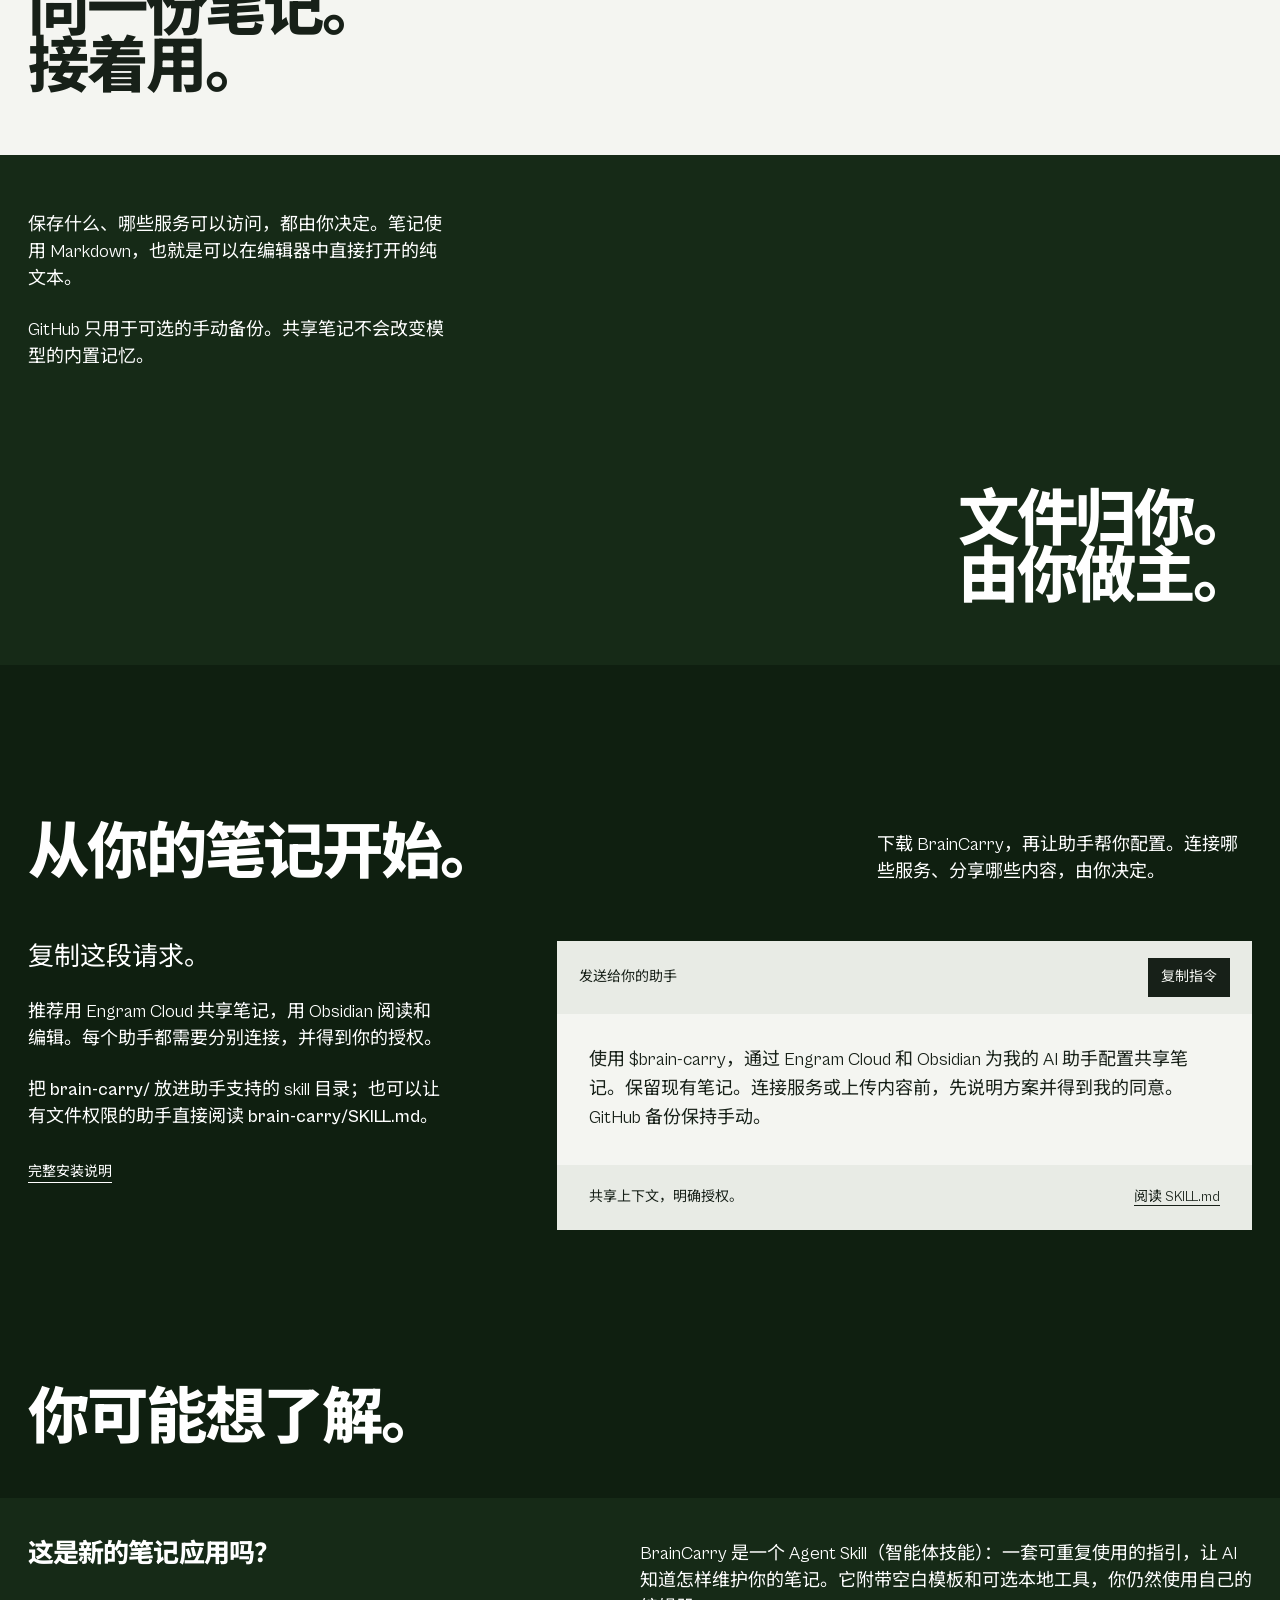
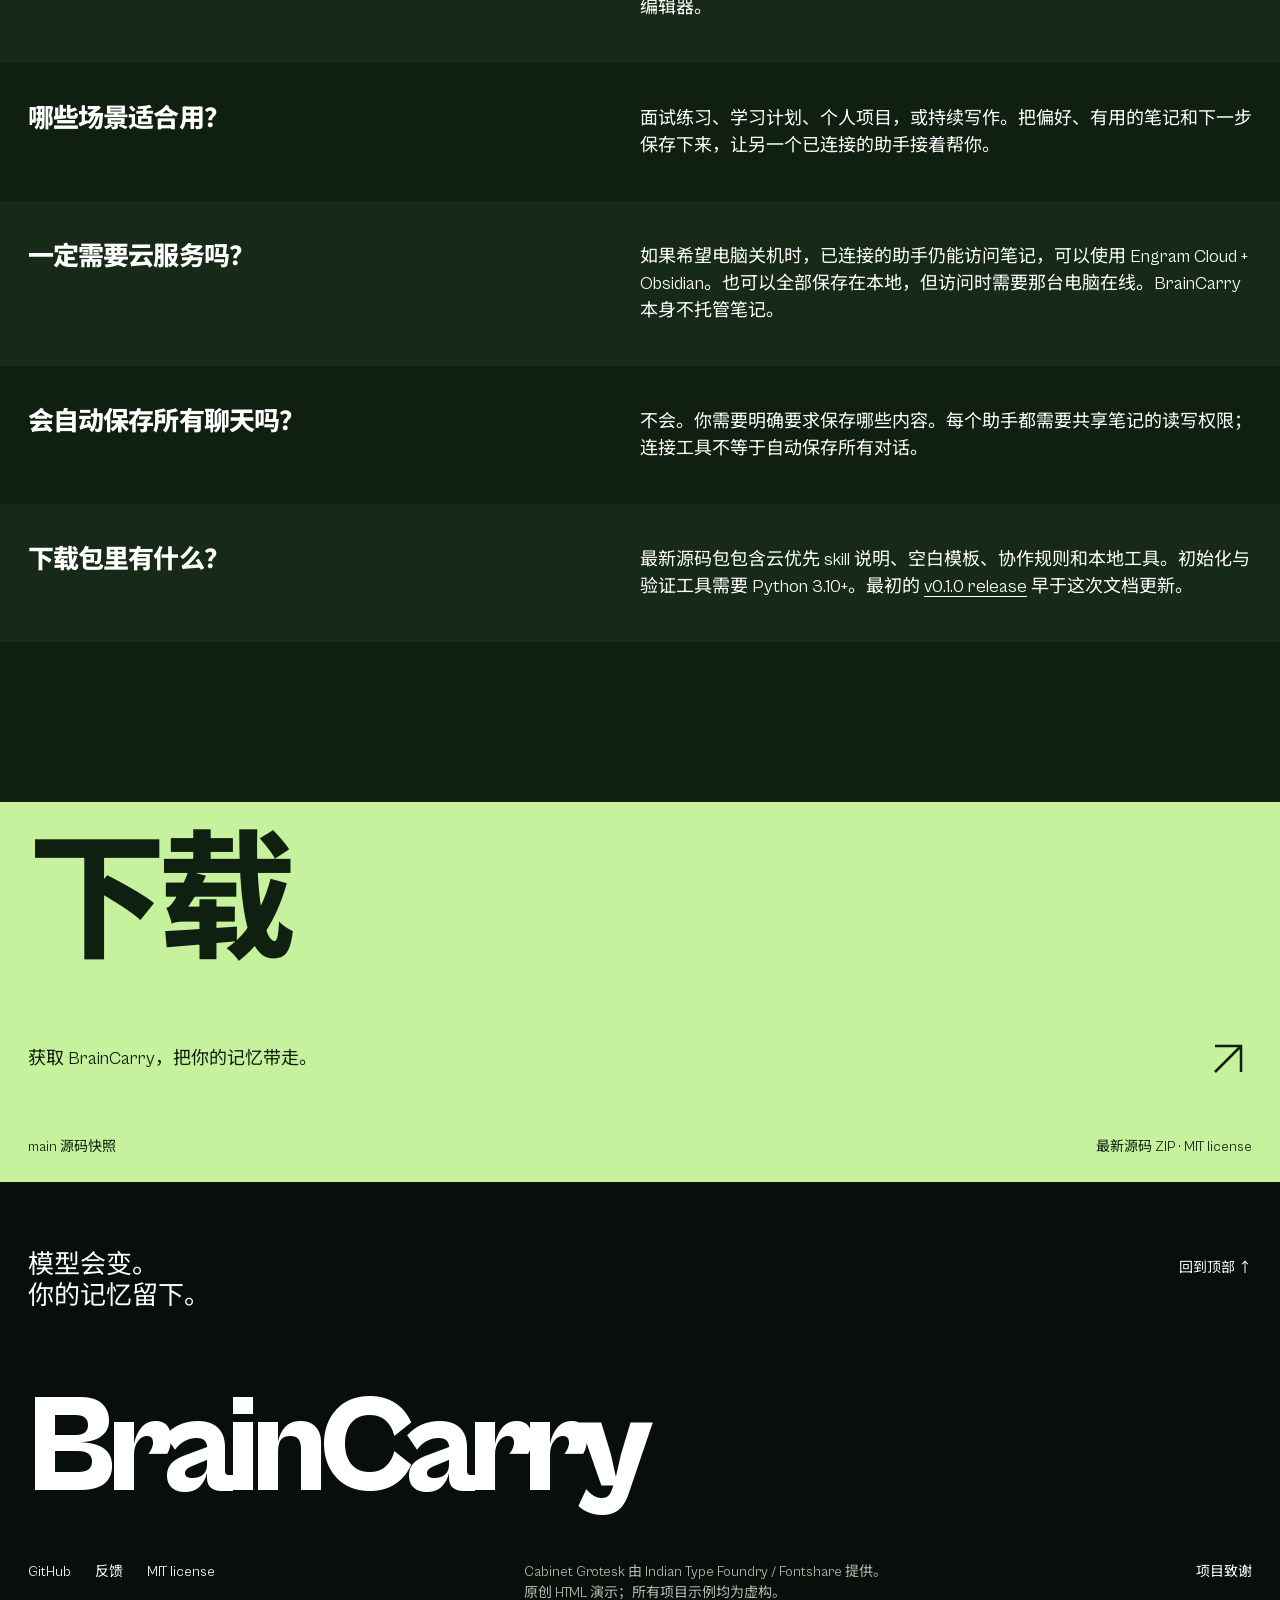
==== commit 5e54bdd0: "Use interview preparation demo and simplify English and Chinese copy" ====
--- a/zh.html
+++ b/zh.html
@@ -5,9 +5,9 @@
   <meta name="viewport" content="width=device-width, initial-scale=1">
   <meta name="theme-color" content="#0f1f10">
   <title>BrainCarry — 模型会变，你的记忆留下。</title>
-  <meta name="description" content="基于 Markdown 的 cloud-first（云优先）Agent Skill（智能体技能）。用 Engram Cloud 共享知识，用 Obsidian 编辑，按需手动备份到 Git。">
+  <meta name="description" content="让不同的 AI 助手从同一份背景、偏好和计划继续帮你。推荐用 Engram Cloud 共享笔记，用 Obsidian 阅读和编辑。">
   <meta property="og:title" content="BrainCarry — 记忆，随身带走。">
-  <meta property="og:description" content="模型会变，你的记忆留下。为多个已授权 AI 助手共享 Markdown 知识的云优先技能。">
+  <meta property="og:description" content="模型会变，你的记忆留下。为下一个 AI 助手保存有用的背景和下一步，由你决定分享什么。">
   <meta property="og:image" content="https://tyyy-z.github.io/brain-carry/assets/braincarry-banner.png">
   <meta property="og:url" content="https://tyyy-z.github.io/brain-carry/zh.html">
   <meta name="twitter:card" content="summary_large_image">
@@ -35,7 +35,7 @@
   <main id="main">
     <section class="hero frame" aria-labelledby="hero-title">
       <h1 id="hero-title"><span class="line"><span>记忆，<br class="mobile-break">随身带走。</span></span></h1>
-      <p class="hero-description">基于 Markdown 的 Agent Skill（智能体技能），以 Engram Cloud 和 Obsidian 为推荐方案，让已授权的 AI 助手共享你的知识。</p>
+      <p class="hero-description">把你的背景、偏好和当前计划放在一处，让已授权的 AI 助手读取和更新。</p>
       <a class="button hero-action" href="#setup">获取 BrainCarry <span aria-hidden="true">↗</span></a>
       <div class="hero-exhibit">
         <p class="hero-aside reveal">模型会变。<br>你的记忆留下。</p>
@@ -44,67 +44,68 @@
           <div class="vault-document">
             <div class="file-label"><svg viewBox="0 0 24 24" width="18" height="18" fill="none" stroke="currentColor" stroke-width="1.5" aria-hidden="true"><path d="M5 3h9l5 5v13H5zM14 3v6h5M8 13h8M8 17h6"/></svg>AI_BRIEF.md</div>
             <p class="document-title">接上思路，<br>继续向前。</p>
-            <p>正在探索 Project Lattice：一个关于晶体结构机器学习的虚构研究项目。</p>
-            <div class="note-link">[[Project Lattice]]</div>
-            <dl><div><dt>偏好</dt><dd>保留来源链接</dd></div><div><dt>当前重点</dt><dd>阅读、比较、建立关联</dd></div><div><dt>来源证据</dt><dd>raw/project-brief.md</dd></div></dl>
+            <p>正在准备求职面试。把个人背景、练习计划和下一步放在一起。</p>
+            <div class="note-link">[[面试准备]]</div>
+            <dl><div><dt>偏好</dt><dd>简短、直接的反馈</dd></div><div><dt>当前重点</dt><dd>练习自我介绍</dd></div><div><dt>原始请求</dt><dd>raw/interview-request.md</dd></div></dl>
           </div>
           <div class="vault-bottom"><span>纯文本，由你掌控。</span><span>.md</span></div>
         </div>
-        <div class="hero-aside hero-aside-right reveal"><p>每次自我介绍，<br>都有值得留下的部分。</p><a href="#demo">打开示例 <span aria-hidden="true">↓</span></a></div>
+        <div class="hero-aside hero-aside-right reveal"><p>换一个助手，<br>也能了解你的背景。</p><a href="#demo">打开示例 <span aria-hidden="true">↓</span></a></div>
       </div>
     </section>
 
     <section class="showcase frame section-space" id="demo" aria-labelledby="demo-title">
-      <div class="section-intro"><h2 id="demo-title" class="reveal">记忆，看得见。</h2><p class="reveal">沿着文件查看一个虚构项目。每条有用的信息，都有归属、来源和可追溯的路径。</p></div>
+      <div class="section-intro"><h2 id="demo-title" class="reveal">从日常场景看懂。</h2><p class="reveal">电脑上安排面试练习，手机上接着准备。下一个助手先读保存的背景和下一步，再继续帮你。</p></div>
       <div class="demo-layout">
         <div class="demo-selector" aria-label="知识库示例文件">
           <button class="file-choice is-active reveal" data-file="brief" aria-pressed="true" aria-controls="demo-output"><span>你的背景</span><span class="choice-path">AI_BRIEF.md</span></button>
-          <button class="file-choice reveal" data-file="source" aria-pressed="false" aria-controls="demo-output"><span>原始证据</span><span class="choice-path">raw/</span></button>
-          <button class="file-choice reveal" data-file="synthesis" aria-pressed="false" aria-controls="demo-output"><span>知识关联</span><span class="choice-path">wiki/</span></button>
-          <button class="file-choice reveal" data-file="log" aria-pressed="false" aria-controls="demo-output"><span>变更记录</span><span class="choice-path">log.md</span></button>
-          <p class="demo-disclosure">此处使用真实的 skill 文件结构和虚构内容。浏览器演示不会连接你的笔记。</p>
+          <button class="file-choice reveal" data-file="source" aria-pressed="false" aria-controls="demo-output"><span>你的请求</span><span class="choice-path">raw/</span></button>
+          <button class="file-choice reveal" data-file="synthesis" aria-pressed="false" aria-controls="demo-output"><span>准备计划</span><span class="choice-path">wiki/</span></button>
+          <button class="file-choice reveal" data-file="log" aria-pressed="false" aria-controls="demo-output"><span>进展记录</span><span class="choice-path">log.md</span></button>
+          <p class="demo-disclosure">以下是虚构的求职面试示例。点击查看保存的笔记；演示不会读取你的个人资料。</p>
         </div>
         <div class="demo-stage reveal">
           <div class="document-viewer" data-ui id="demo-output" role="region" aria-label="当前示例文件" tabindex="0">
             <div class="viewer-toolbar"><span id="demo-path">AI_BRIEF.md</span><button class="copy-button" id="copy-note" type="button">复制笔记</button></div>
-            <div id="demo-body" class="viewer-body"><p class="viewer-title">留住背景，<br>接着思考。</p><p>我正在通过虚构项目 Project Lattice，探索晶体结构的机器学习方法。</p><p><strong>协作偏好</strong><br>保留来源链接。区分研究问题和已验证的结果。发布内容前先征得同意。</p><p><strong>从这里继续</strong><br><a href="#demo" data-open-file="synthesis">[[Project Lattice]]</a> 记录了当前问题和下一步行动。</p><p class="viewer-source">来源：raw/project-brief.md · S-DEMO-01</p></div>
+            <div id="demo-body" class="viewer-body"><p class="viewer-title">先了解你，<br>再接着帮。</p><p>我下周有一场客服岗位面试，正在做准备。</p><p><strong>我希望怎样练习</strong><br>每次练习简短一些，反馈直接一点。分享个人信息前先问我。</p><p><strong>下一步</strong><br>打开 <a href="#demo" data-open-file="synthesis">[[面试准备]]</a>，帮我练习一段 60 秒自我介绍。</p><p class="viewer-source">来源：raw/interview-request.md · S-DEMO-01 · 虚构示例</p></div>
           </div>
-          <div class="stage-caption"><span id="demo-caption">已授权助手开始协作时，先读这份简报。</span><span>演示知识库</span></div>
+          <div class="stage-caption"><span id="demo-caption">先了解你的背景，以及你希望怎样获得帮助。</span><span>演示知识库</span></div>
         </div>
       </div>
     </section>
 
     <section class="workflow frame section-space" id="workflow" aria-labelledby="workflow-title">
-      <div class="workflow-copy"><h2 id="workflow-title" class="reveal">每条记忆，都有来处。</h2><p class="lead reveal">有用的记忆，应当能追溯到原始依据。</p><p class="reveal">BrainCarry 为助手提供明确的知识维护流程：先阅读现有内容，保留来源，更新关联知识，并记录变更。</p><p class="reveal">如果其他助手可能正在编辑同一页面，先在 <span class="filename">inbox/</span> 中提交独立提案，再由指定编辑核对依据后合并。</p><a class="text-link reveal" href="https://github.com/tyyy-z/brain-carry/blob/main/brain-carry/references/contributions.md" data-link="contributions">阅读协作规则</a></div>
+      <div class="workflow-copy"><h2 id="workflow-title" class="reveal">把有用的内容留下。</h2><p class="lead reveal">保留有用的细节，也能找到它们的来源。</p><p class="reveal">让助手先读笔记，再保存有用的更新，并留下一条简短记录。下一个助手读取后，就知道从哪里继续。</p><p class="reveal">如果两个助手可能同时编辑同一页，先把修改建议放进 <span class="filename">inbox/</span>，再由你或指定助手核对后合并。</p><a class="text-link reveal" href="https://github.com/tyyy-z/brain-carry/blob/main/brain-carry/references/contributions.md" data-link="contributions">阅读协作规则</a></div>
       <div class="workflow-slip reveal" data-ui aria-label="BrainCarry 知识维护流程">
-        <div class="slip-header"><span>BrainCarry</span><span>知识维护路径</span></div>
-        <ol class="trail"><li><strong>先了解上下文</strong><p>阅读索引和当前页面。</p><span>index.md</span></li><li><strong>保留原始依据</strong><p>记录来源、日期和不确定性。</p><span>raw/</span></li><li><strong>建立知识关联</strong><p>更新关联整理，或提交修改提案。</p><span>wiki/ &amp; inbox/</span></li><li><strong>留下维护记录</strong><p>新页面加入索引，重要修改记入日志。</p><span>log.md</span></li></ol>
-        <p class="slip-result">笔记有用，来源可查。</p>
+        <div class="slip-header"><span>BrainCarry</span><span>笔记怎样持续有用</span></div>
+        <ol class="trail"><li><strong>先读现有笔记</strong><p>先了解你的背景和最近进展。</p><span>index.md</span></li><li><strong>保留原始来源</strong><p>保留你原本的请求和日期。</p><span>raw/</span></li><li><strong>更新当前计划</strong><p>写清下一步，或提出修改建议。</p><span>wiki/ &amp; inbox/</span></li><li><strong>记下这次更新</strong><p>用简短记录告诉下一个助手发生了什么。</p><span>log.md</span></li></ol>
+        <p class="slip-result">笔记有用，下一步清楚。</p>
       </div>
     </section>
 
     <section class="principles section-space" id="principles" aria-label="由你掌控">
-      <div class="principle-field field-paper frame"><h2 class="reveal">一处知识。<br>多方共享。</h2><div class="principle-text"><p class="reveal">Engram Cloud 保存共享笔记。即使电脑关机，已授权的助手仍可从云端读取最新内容；Obsidian 则是同步后的编辑和阅读界面。</p><p class="reveal">逐一授权每个客户端，并完成实际的双向读写验证。已经进行中的对话，需要重新读取笔记才能获得更新。</p></div></div>
-      <div class="principle-field field-forest frame"><div class="principle-text"><p class="reveal">你的笔记仍是可阅读的 Markdown。每次连接服务，都由你批准，也由你决定哪些已有知识可以上传。纯本地 Markdown 仍可作为离线选项。</p><p class="reveal">GitHub 仅作为可选的手动备份。共享笔记不会改写其他模型的内置记忆。</p></div><h2 class="reveal">文件归你。<br>由你做主。</h2></div>
+      <div class="principle-field field-paper frame"><h2 class="reveal">同一份笔记。<br>接着用。</h2><div class="principle-text"><p class="reveal">Engram Cloud 保存共享笔记。分别连接支持的 AI 助手后，它们就能读写笔记，电脑关机时也可以。</p><p class="reveal">你可以用 Obsidian 在设备上阅读和编辑笔记。已经打开的对话，需要重新读取笔记才能获得更新。</p></div></div>
+      <div class="principle-field field-forest frame"><div class="principle-text"><p class="reveal">保存什么、哪些服务可以访问，都由你决定。笔记使用 Markdown，也就是可以在编辑器中直接打开的纯文本。</p><p class="reveal">GitHub 只用于可选的手动备份。共享笔记不会改变模型的内置记忆。</p></div><h2 class="reveal">文件归你。<br>由你做主。</h2></div>
     </section>
 
     <section class="setup frame section-space" id="setup" aria-labelledby="setup-title">
-      <div class="section-intro"><h2 id="setup-title" class="reveal">把你的记忆，带走。</h2><p class="reveal">下载最新 source ZIP（源码压缩包）并解压，将整个 <span class="filename">brain-carry/</span> 文件夹复制到助手支持的 skill 目录。</p></div>
+      <div class="section-intro"><h2 id="setup-title" class="reveal">从你的笔记开始。</h2><p class="reveal">下载 BrainCarry，再让助手帮你配置。连接哪些服务、分享哪些内容，由你决定。</p></div>
       <div class="setup-layout">
-        <div class="setup-details"><p class="lead reveal">从一句请求开始。</p><p class="reveal">让助手先规划推荐的 Engram Cloud + Obsidian 方案，连接服务和上传内容分别审批。如果已有知识库，应保留现有笔记。</p><p class="reveal">各客户端发现 skill 的方式有所不同。有文件访问权限的助手，也可以直接阅读 <span class="filename">brain-carry/SKILL.md</span>。</p><a class="text-link reveal" href="https://github.com/tyyy-z/brain-carry#quick-start" data-link="quickstart">完整安装说明</a></div>
+        <div class="setup-details"><p class="lead reveal">复制这段请求。</p><p class="reveal">推荐用 Engram Cloud 共享笔记，用 Obsidian 阅读和编辑。每个助手都需要分别连接，并得到你的授权。</p><p class="reveal">把 <span class="filename">brain-carry/</span> 放进助手支持的 skill 目录；也可以让有文件权限的助手直接阅读 <span class="filename">brain-carry/SKILL.md</span>。</p><a class="text-link reveal" href="https://github.com/tyyy-z/brain-carry#quick-start" data-link="quickstart">完整安装说明</a></div>
         <div class="prompt-sheet reveal" data-ui aria-label="BrainCarry 启动指令">
           <div class="viewer-toolbar"><span>发送给你的助手</span><button class="copy-button" id="copy-prompt" type="button">复制指令</button></div>
-          <p id="starter-prompt">使用 $brain-carry，规划基于 Engram Cloud 和 Obsidian 的共享 Second Brain（第二大脑）。保留我的现有笔记。先准备连接方案，连接服务或上传数据前征得我的同意。Git 备份保持手动执行。</p>
+          <p id="starter-prompt">使用 $brain-carry，通过 Engram Cloud 和 Obsidian 为我的 AI 助手配置共享笔记。保留现有笔记。连接服务或上传内容前，先说明方案并得到我的同意。GitHub 备份保持手动。</p>
           <div class="prompt-foot"><span>共享上下文，明确授权。</span><a href="https://github.com/tyyy-z/brain-carry/blob/main/brain-carry/SKILL.md" data-link="skill">阅读 SKILL.md</a></div>
         </div>
       </div>
     </section>
 
     <section class="faq section-space" id="questions" aria-labelledby="faq-title">
-      <div class="faq-heading frame"><h2 id="faq-title" class="reveal">开始前，先了解。</h2></div>
-      <div class="faq-band frame"><h3 class="reveal">这是新的笔记应用吗？</h3><p class="reveal">BrainCarry 由 Agent Skill（智能体技能）、Markdown 模板和本地 Python 工具组成，为你已有的助手提供维护个人背景和共享知识的流程。你可以继续使用自己的编辑器。</p></div>
-      <div class="faq-band frame"><h3 class="reveal">一定需要云服务吗？</h3><p class="reveal">如果希望电脑关机时多个助手仍能访问笔记，推荐使用 Engram Cloud + Obsidian。每个客户端都需授权并验证读写。也支持纯本地 Markdown，但读取本地文件需要电脑可用。BrainCarry 本身不提供同步服务器。</p></div>
-      <div class="faq-band frame"><h3 class="reveal">会自动保存所有聊天吗？</h3><p class="reveal">保存有用的上下文是一项明确操作。连接工具不会自动归档所有聊天，也不会加载整个知识库。每个助手都需要启动指令，以及所选笔记的访问权限。</p></div>
+      <div class="faq-heading frame"><h2 id="faq-title" class="reveal">你可能想了解。</h2></div>
+      <div class="faq-band frame"><h3 class="reveal">这是新的笔记应用吗？</h3><p class="reveal">BrainCarry 是一个 Agent Skill（智能体技能）：一套可重复使用的指引，让 AI 知道怎样维护你的笔记。它附带空白模板和可选本地工具，你仍然使用自己的编辑器。</p></div>
+      <div class="faq-band frame"><h3 class="reveal">哪些场景适合用？</h3><p class="reveal">面试练习、学习计划、个人项目，或持续写作。把偏好、有用的笔记和下一步保存下来，让另一个已连接的助手接着帮你。</p></div>
+      <div class="faq-band frame"><h3 class="reveal">一定需要云服务吗？</h3><p class="reveal">如果希望电脑关机时，已连接的助手仍能访问笔记，可以使用 Engram Cloud + Obsidian。也可以全部保存在本地，但访问时需要那台电脑在线。BrainCarry 本身不托管笔记。</p></div>
+      <div class="faq-band frame"><h3 class="reveal">会自动保存所有聊天吗？</h3><p class="reveal">不会。你需要明确要求保存哪些内容。每个助手都需要共享笔记的读写权限；连接工具不等于自动保存所有对话。</p></div>
       <div class="faq-band frame"><h3 class="reveal">下载包里有什么？</h3><p class="reveal">最新源码包包含云优先 skill 说明、空白模板、协作规则和本地工具。初始化与验证工具需要 Python 3.10+。最初的 <a class="inline-link" href="https://github.com/tyyy-z/brain-carry/releases/tag/v0.1.0">v0.1.0 release</a> 早于这次文档更新。</p></div>
     </section>
 
